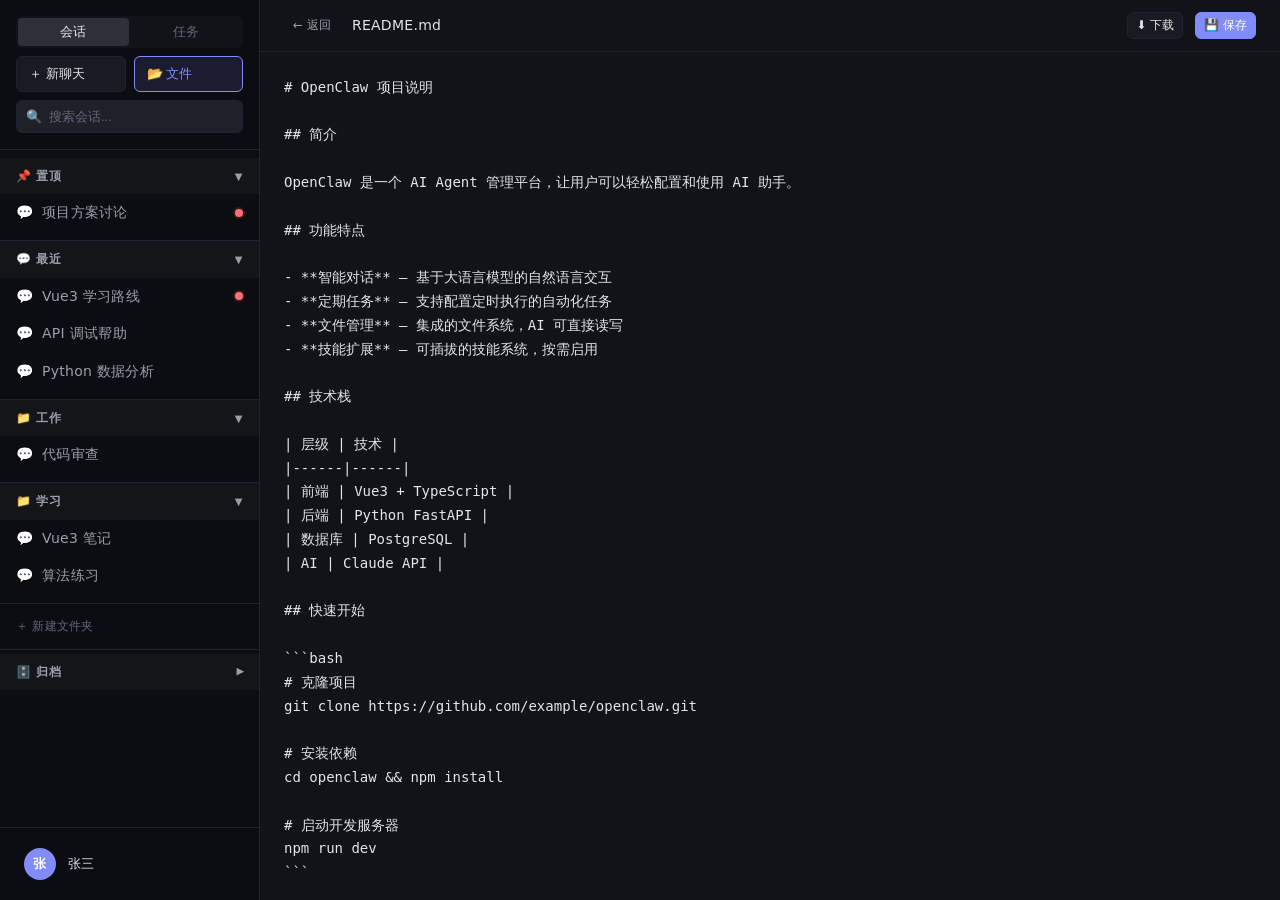
==== 学习/新前端方案/prototype/file-edit.html @ 30fb82e4 "feat: 添加本地设置文件，配置允许的 Bash 命令和 WebFetch 域名权限" ====
<!DOCTYPE html>
<html lang="zh-CN">
<head>
  <meta charset="UTF-8">
  <meta name="viewport" content="width=device-width, initial-scale=1.0">
  <title>OpenClaw - 文件编辑</title>
  <link rel="stylesheet" href="css/style.css">
</head>
<body>

<div class="app-layout">
  <!-- Sidebar -->
  <aside class="sidebar" id="sidebar">
    <div class="sidebar-toggle" onclick="toggleSidebar()" title="折叠侧边栏">◀</div>
    <div class="sidebar-header">
      <div class="sidebar-tabs">
        <button class="sidebar-tab active" data-tab="chats" onclick="switchSidebarTab('chats')">会话</button>
        <button class="sidebar-tab" data-tab="tasks" onclick="switchSidebarTab('tasks')">任务</button>
      </div>
      <div class="sidebar-actions">
        <div class="action-row" id="chatActions">
          <button class="sidebar-btn" onclick="location.href='chat.html'">＋ 新聊天</button>
          <button class="sidebar-btn active" onclick="location.href='files.html'">📂 文件</button>
        </div>
        <div class="action-row" id="taskActions" style="display:none">
          <button class="sidebar-btn" onclick="location.href='task-config.html'">＋ 新任务</button>
        </div>
      </div>
      <div class="sidebar-search">
        <span class="search-icon">🔍</span>
        <input type="text" placeholder="搜索会话...">
      </div>
    </div>
    <div class="sidebar-content">
      <div class="sidebar-tab-pane active" id="sidebar-chats">
        <div class="sidebar-section" id="section-pinned">
          <div class="sidebar-section-header"><span>📌 置顶</span><span class="chevron">▼</span></div>
          <div class="sidebar-section-items">
            <div class="sidebar-item" data-session="project" data-pinned="true" onclick="location.href='chat.html'">
              <span class="item-icon">💬</span><span class="item-text">项目方案讨论</span>
              <span class="item-badge indicator-dot indicator-dot-accent"></span>
              <div class="item-actions"><button class="item-action-btn" data-action="rename" title="重命名">✏️</button><button class="item-action-btn" data-action="delete" title="删除">🗑️</button></div>
            </div>
          </div>
        </div>
        <div class="sidebar-section" id="section-recent">
          <div class="sidebar-section-header"><span>💬 最近</span><span class="chevron">▼</span></div>
          <div class="sidebar-section-items">
            <div class="sidebar-item" data-session="vue3" onclick="location.href='chat.html'">
              <span class="item-icon">💬</span><span class="item-text">Vue3 学习路线</span>
              <span class="item-badge indicator-dot indicator-dot-accent"></span>
              <div class="item-actions"><button class="item-action-btn" data-action="rename" title="重命名">✏️</button><button class="item-action-btn" data-action="delete" title="删除">🗑️</button></div>
            </div>
            <div class="sidebar-item" data-session="debug" onclick="location.href='chat.html'">
              <span class="item-icon">💬</span><span class="item-text">API 调试帮助</span>
              <div class="item-actions"><button class="item-action-btn" data-action="rename" title="重命名">✏️</button><button class="item-action-btn" data-action="delete" title="删除">🗑️</button></div>
            </div>
            <div class="sidebar-item" data-session="python" onclick="location.href='chat.html'">
              <span class="item-icon">💬</span><span class="item-text">Python 数据分析</span>
              <div class="item-actions"><button class="item-action-btn" data-action="rename" title="重命名">✏️</button><button class="item-action-btn" data-action="delete" title="删除">🗑️</button></div>
            </div>
          </div>
        </div>
        <div class="sidebar-section" id="section-work">
          <div class="sidebar-section-header"><span>📁 工作</span><span class="chevron">▼</span></div>
          <div class="sidebar-section-items">
            <div class="sidebar-item" data-session="review" data-folder="work" onclick="location.href='chat.html'">
              <span class="item-icon">💬</span><span class="item-text">代码审查</span>
              <div class="item-actions"><button class="item-action-btn" data-action="rename" title="重命名">✏️</button><button class="item-action-btn" data-action="delete" title="删除">🗑️</button></div>
            </div>
          </div>
        </div>
        <div class="sidebar-section" id="section-learn">
          <div class="sidebar-section-header"><span>📁 学习</span><span class="chevron">▼</span></div>
          <div class="sidebar-section-items">
            <div class="sidebar-item" data-session="vue-note" data-folder="learn" onclick="location.href='chat.html'">
              <span class="item-icon">💬</span><span class="item-text">Vue3 笔记</span>
              <div class="item-actions"><button class="item-action-btn" data-action="rename" title="重命名">✏️</button><button class="item-action-btn" data-action="delete" title="删除">🗑️</button></div>
            </div>
            <div class="sidebar-item" data-session="algo" data-folder="learn" onclick="location.href='chat.html'">
              <span class="item-icon">💬</span><span class="item-text">算法练习</span>
              <div class="item-actions"><button class="item-action-btn" data-action="rename" title="重命名">✏️</button><button class="item-action-btn" data-action="delete" title="删除">🗑️</button></div>
            </div>
          </div>
        </div>
        <div class="add-folder-btn" onclick="createSidebarFolder()">＋ 新建文件夹</div>
        <div class="sidebar-section collapsed" id="section-archive">
          <div class="sidebar-section-header"><span>🗄️ 归档</span><span class="chevron">▼</span></div>
          <div class="sidebar-section-items">
            <div class="sidebar-item" data-session="old" data-archived="true" onclick="location.href='chat.html'">
              <span class="item-icon">💬</span><span class="item-text">旧项目讨论</span>
              <div class="item-actions"><button class="item-action-btn" data-action="rename" title="重命名">✏️</button><button class="item-action-btn" data-action="delete" title="删除">🗑️</button></div>
            </div>
          </div>
        </div>
      </div>
      <div class="sidebar-tab-pane" id="sidebar-tasks">
        <div class="sidebar-section">
          <div class="sidebar-section-header"><span>🔔 有更新</span><span class="chevron">▼</span></div>
          <div class="sidebar-section-items">
            <div class="sidebar-item" data-session="daily" onclick="location.href='task-history.html'">
              <span class="item-icon">⏰</span><span class="item-text">每日新闻摘要</span>
              <span class="item-badge indicator-dot indicator-dot-accent"></span>
              <div class="item-actions"><button class="item-action-btn" data-action="rename" title="重命名">✏️</button><button class="item-action-btn" data-action="delete" title="删除">🗑️</button></div>
            </div>
          </div>
        </div>
        <div class="sidebar-section">
          <div class="sidebar-section-header"><span>🟢 运行中</span><span class="chevron">▼</span></div>
          <div class="sidebar-section-items">
            <div class="sidebar-item" data-session="weekly" onclick="location.href='task-history.html'">
              <span class="item-icon">⏰</span><span class="item-text">周报整理</span>
              <span class="item-badge indicator-dot indicator-dot-pulse"></span>
              <div class="item-actions"><button class="item-action-btn" data-action="rename" title="重命名">✏️</button><button class="item-action-btn" data-action="delete" title="删除">🗑️</button></div>
            </div>
          </div>
        </div>
        <div class="sidebar-section">
          <div class="sidebar-section-header"><span>⏸ 已暂停</span><span class="chevron">▼</span></div>
          <div class="sidebar-section-items">
            <div class="sidebar-item" data-session="backup" onclick="location.href='task-history.html'">
              <span class="item-icon">⏰</span><span class="item-text">数据库备份</span>
              <div class="item-actions"><button class="item-action-btn" data-action="rename" title="重命名">✏️</button><button class="item-action-btn" data-action="delete" title="删除">🗑️</button></div>
            </div>
          </div>
        </div>
        <div class="sidebar-section collapsed">
          <div class="sidebar-section-header"><span>❌ 已取消</span><span class="chevron">▼</span></div>
          <div class="sidebar-section-items">
            <div class="sidebar-item" data-session="report" onclick="location.href='task-history.html'">
              <span class="item-icon">⏰</span><span class="item-text">月度报告生成</span>
              <div class="item-actions"><button class="item-action-btn" data-action="rename" title="重命名">✏️</button><button class="item-action-btn" data-action="delete" title="删除">🗑️</button></div>
            </div>
          </div>
        </div>
      </div>
    </div>
    <div class="sidebar-footer">
      <div class="user-area" onclick="showDropdown(this, [{icon:'⚙️',label:'设置',action:function(){location.href='settings.html'}},{divider:true},{icon:'🚪',label:'退出登录',danger:true,action:function(){location.href='login.html'}}])">
        <div class="user-avatar">张</div>
        <div class="user-info"><div class="user-name">张三</div></div>
      </div>
    </div>
  </aside>

  <div class="sidebar-overlay" onclick="closeMobileSidebar()"></div>

  <!-- Main content -->
  <main class="main-content">
    <div class="file-editor-topbar">
      <button class="btn btn-ghost btn-sm" onclick="location.href='files.html'">← 返回</button>
      <span class="file-name-display" id="fileName">README.md</span>
      <button class="btn btn-secondary btn-sm" onclick="downloadFile()">⬇️ 下载</button>
      <button class="btn btn-primary btn-sm" id="saveBtn" onclick="saveFile()">💾 保存</button>
    </div>

    <div class="file-editor-area">
      <textarea class="file-editor-textarea" id="editorTextarea" spellcheck="false">
# OpenClaw 项目说明

## 简介

OpenClaw 是一个 AI Agent 管理平台，让用户可以轻松配置和使用 AI 助手。

## 功能特点

- **智能对话** — 基于大语言模型的自然语言交互
- **定期任务** — 支持配置定时执行的自动化任务
- **文件管理** — 集成的文件系统，AI 可直接读写
- **技能扩展** — 可插拔的技能系统，按需启用

## 技术栈

| 层级 | 技术 |
|------|------|
| 前端 | Vue3 + TypeScript |
| 后端 | Python FastAPI |
| 数据库 | PostgreSQL |
| AI | Claude API |

## 快速开始

```bash
# 克隆项目
git clone https://github.com/example/openclaw.git

# 安装依赖
cd openclaw && npm install

# 启动开发服务器
npm run dev
```

## 贡献指南

1. Fork 本仓库
2. 创建功能分支 (`git checkout -b feature/amazing`)
3. 提交代码 (`git commit -m 'Add amazing feature'`)
4. 推送分支 (`git push origin feature/amazing`)
5. 创建 Pull Request

## 许可证

MIT License
</textarea>
    </div>
  </main>
</div>

<script src="js/interactions.js"></script>
<script>
  var textarea = document.getElementById('editorTextarea');
  var originalContent = textarea.value;

  // Get file name from URL params
  var params = new URLSearchParams(window.location.search);
  var fileName = params.get('file') || 'README.md';
  document.getElementById('fileName').textContent = fileName;
  document.title = 'OpenClaw - ' + fileName;

  function saveFile() {
    var btn = document.getElementById('saveBtn');
    btn.classList.add('loading');
    btn.disabled = true;

    setTimeout(function() {
      btn.classList.remove('loading');
      btn.disabled = false;
      originalContent = textarea.value;
      showToast('已保存 ' + fileName, 'success');
    }, 500);
  }

  function downloadFile() {
    var content = textarea.value;
    var blob = new Blob([content], { type: 'text/plain;charset=utf-8' });
    var url = URL.createObjectURL(blob);
    var a = document.createElement('a');
    a.href = url;
    a.download = fileName;
    document.body.appendChild(a);
    a.click();
    document.body.removeChild(a);
    URL.revokeObjectURL(url);
    showToast('下载已开始', 'info');
  }

  // Ctrl+S to save
  document.addEventListener('keydown', function(e) {
    if ((e.ctrlKey || e.metaKey) && e.key === 's') {
      e.preventDefault();
      saveFile();
    }
  });
</script>

</body>
</html>
---- 学习/新前端方案/prototype/css/style.css ----
/* ========== 1. Variables & Reset ========== */

:root {
  /*
   * Dark theme (default)
   * Inspired by GitHub (#0D1117), Tailwind Slate, shadcn/ui Zinc,
   * and Linear's approach — deep near-black base with subtle cool
   * undertone, clear elevation hierarchy, vibrant accent.
   *
   * Layer system (5 steps, ~4-5% lightness increment each):
   *   L0 sidebar  #0c0d12  (HSL 228, 16%, 6%)
   *   L1 primary  #111318  (HSL 222, 14%, 8%)
   *   L2 card     #191b22  (HSL 220, 12%, 12%)
   *   L3 input    #1f2128  (HSL 220, 11%, 14%)
   *   L4 hover    #262830  (HSL 220, 9%, 17%)
   *   L5 active   #2e3039  (HSL 222, 10%, 20%)
   */
  --bg-primary: #111318;
  --bg-sidebar: #0c0d12;
  --bg-card: #191b22;
  --bg-input: #1f2128;
  --bg-hover: #262830;
  --bg-active: #2e3039;
  --bg-code: #0a0b0f;
  --bg-tooltip: #333540;
  --bg-overlay: rgba(0, 0, 0, 0.6);
  --bg-sidebar-section: rgba(255, 255, 255, 0.03);
  --bg-sidebar-section-hover: rgba(255, 255, 255, 0.06);

  --text-primary: #e4e4e9;
  --text-secondary: #9c9dac;
  --text-muted: #63647a;
  --text-inverse: #111318;

  --accent: #818cf8;
  --accent-hover: #6e79f7;
  --accent-light: rgba(129, 140, 248, 0.12);

  --success: #34d399;
  --error: #f87171;
  --warning: #fbbf24;
  --info: #60a5fa;

  --border: #1f2230;
  --border-light: #2c2f40;
  --border-focus: #818cf8;

  --radius-sm: 4px;
  --radius-md: 6px;
  --radius-lg: 8px;
  --radius-xl: 12px;
  --radius-full: 9999px;

  --spacing-xs: 4px;
  --spacing-sm: 8px;
  --spacing-md: 12px;
  --spacing-lg: 16px;
  --spacing-xl: 24px;
  --spacing-2xl: 32px;
  --spacing-3xl: 48px;

  /*
   * Font stack:
   *   1. system-ui / -apple-system — 使用系统原生 UI 字体
   *   2. Segoe UI — Windows 11/10
   *   3. PingFang SC — macOS/iOS 苹方
   *   4. HarmonyOS Sans SC — HarmonyOS 鸿蒙
   *   5. Hiragino Sans GB — macOS 冬青黑 (兼容旧版)
   *   6. Microsoft YaHei — Windows 微软雅黑
   *   7. sans-serif fallback + emoji
   */
  --font-sans: system-ui, -apple-system, BlinkMacSystemFont, 'Segoe UI',
    'PingFang SC', 'HarmonyOS Sans SC', 'Hiragino Sans GB',
    'Microsoft YaHei', 'Helvetica Neue', Helvetica, Arial, sans-serif,
    'Apple Color Emoji', 'Segoe UI Emoji', 'Noto Color Emoji';
  --font-mono: ui-monospace, 'SFMono-Regular', 'JetBrains Mono', 'Fira Code',
    'Cascadia Code', 'Source Code Pro', Menlo, Consolas, monospace;

  /*
   * Font size scale (Ant Design 式五音阶):
   *   xs   12px — 辅助说明、时间戳、badge
   *   sm   13px — 侧边栏、表单标签、次要信息
   *   base 14px — 正文基准 (Ant Design 标准)
   *   md   16px — 小标题、强调段落
   *   lg   18px — 页面标题
   *   xl   24px — 大标题
   *   2xl  30px — 登录/展示标题
   */
  --font-size-xs: 12px;
  --font-size-sm: 13px;
  --font-size-base: 14px;
  --font-size-md: 16px;
  --font-size-lg: 18px;
  --font-size-xl: 24px;
  --font-size-2xl: 30px;

  --transition-fast: 150ms ease;
  --transition-normal: 200ms ease;
  --transition-slow: 300ms ease;

  --sidebar-width: 260px;
  --sidebar-collapsed: 0px;
  --topbar-height: 52px;

  --shadow-sm: 0 1px 2px rgba(0,0,0,0.4);
  --shadow-md: 0 4px 16px rgba(0,0,0,0.5);
  --shadow-lg: 0 10px 30px rgba(0,0,0,0.55);
  --shadow-xl: 0 16px 48px rgba(0,0,0,0.65);
}

/* Light theme */
[data-theme="light"] {
  --bg-primary: #f8f9fb;
  --bg-sidebar: #ffffff;
  --bg-card: #ffffff;
  --bg-input: #f1f2f6;
  --bg-hover: #edeef3;
  --bg-active: #e3e4ec;
  --bg-code: #1a1d2e;
  --bg-tooltip: #363848;
  --bg-overlay: rgba(0, 0, 0, 0.35);
  --bg-sidebar-section: rgba(0, 0, 0, 0.025);
  --bg-sidebar-section-hover: rgba(0, 0, 0, 0.05);

  --text-primary: #1a1b26;
  --text-secondary: #4b4d63;
  --text-muted: #8a8ca4;
  --text-inverse: #f8f9fb;

  --accent: #6366f1;
  --accent-hover: #5558e6;
  --accent-light: rgba(99, 102, 241, 0.1);

  --border: #e2e3ec;
  --border-light: #d0d1de;
  --border-focus: #6366f1;

  --shadow-sm: 0 1px 2px rgba(0,0,0,0.05);
  --shadow-md: 0 4px 12px rgba(0,0,0,0.07);
  --shadow-lg: 0 8px 24px rgba(0,0,0,0.1);
  --shadow-xl: 0 12px 40px rgba(0,0,0,0.14);
}

/* Reset */
*, *::before, *::after {
  margin: 0;
  padding: 0;
  box-sizing: border-box;
}

html {
  font-size: var(--font-size-base);
  -webkit-font-smoothing: antialiased;
  -moz-osx-font-smoothing: grayscale;
  text-rendering: optimizeLegibility;
  /* 中文字体渲染优化 */
  font-feature-settings: 'kern' 1;
  text-size-adjust: 100%;
}

body {
  font-family: var(--font-sans);
  font-size: var(--font-size-base);
  color: var(--text-primary);
  background: var(--bg-primary);
  /*
   * 中文正文行高建议 1.6-1.8 (Ant Design 14px → 22px = 1.57)
   * 我们选 1.7 以获得更好的中文段落可读性
   */
  line-height: 1.7;
  /*
   * 中文字间距：0.02em 左右可微调呼吸感
   * 但不宜过大 (>0.05em 会让中文显得松散)
   */
  letter-spacing: 0.02em;
  min-height: 100vh;
  transition: background var(--transition-normal), color var(--transition-normal);
}

a {
  color: var(--accent);
  text-decoration: none;
  transition: color var(--transition-fast);
}
a:hover {
  color: var(--accent-hover);
  text-decoration: underline;
}

img { max-width: 100%; display: block; }

/* ========== 2. Typography ========== */

h1, h2, h3, h4, h5, h6 {
  color: var(--text-primary);
  font-weight: 500;
  line-height: 1.4;
  letter-spacing: 0.01em;
}

h1 { font-size: var(--font-size-2xl); font-weight: 600; }
h2 { font-size: var(--font-size-xl); font-weight: 600; }
h3 { font-size: var(--font-size-lg); }
h4 { font-size: var(--font-size-md); }

/* ========== 3. Layout (sidebar + main) ========== */

.app-layout {
  display: flex;
  height: 100vh;
  overflow: hidden;
}

/* Sidebar */
.sidebar {
  width: var(--sidebar-width);
  min-width: var(--sidebar-width);
  background: var(--bg-sidebar);
  border-right: 1px solid var(--border);
  display: flex;
  flex-direction: column;
  transition: width var(--transition-normal), min-width var(--transition-normal);
  overflow: hidden;
  position: relative;
  z-index: 20;
}

.sidebar.collapsed {
  width: var(--sidebar-collapsed);
  min-width: var(--sidebar-collapsed);
}

.sidebar-header {
  padding: var(--spacing-lg);
  border-bottom: 1px solid var(--border);
  flex-shrink: 0;
}

.sidebar-actions {
  display: flex;
  flex-direction: column;
  gap: var(--spacing-sm);
}

.sidebar-actions .action-row {
  display: flex;
  gap: var(--spacing-sm);
}

.sidebar-btn {
  display: flex;
  align-items: center;
  gap: var(--spacing-sm);
  padding: var(--spacing-sm) var(--spacing-md);
  background: var(--bg-card);
  border: 1px solid var(--border);
  border-radius: var(--radius-md);
  color: var(--text-primary);
  font-size: var(--font-size-sm);
  cursor: pointer;
  transition: all var(--transition-fast);
  flex: 1;
  white-space: nowrap;
}
.sidebar-btn:hover {
  background: var(--bg-hover);
  border-color: var(--border-light);
}
.sidebar-btn.active {
  background: var(--accent-light);
  border-color: var(--accent);
  color: var(--accent);
}

/* Sidebar tabs (会话 / 任务) */
.sidebar-tabs {
  display: flex;
  gap: 2px;
  background: var(--bg-primary);
  border-radius: var(--radius-md);
  padding: 2px;
  margin-bottom: var(--spacing-sm);
}
.sidebar-tab {
  flex: 1;
  padding: 5px 0;
  font-size: var(--font-size-sm);
  color: var(--text-muted);
  background: none;
  border: none;
  cursor: pointer;
  border-radius: var(--radius-sm);
  transition: all var(--transition-fast);
  text-align: center;
  font-weight: 500;
}
.sidebar-tab:hover {
  color: var(--text-secondary);
}
.sidebar-tab.active {
  background: var(--bg-active);
  color: var(--text-primary);
}
.sidebar-tab-pane {
  display: none;
}
.sidebar-tab-pane.active {
  display: block;
}

.sidebar-search {
  margin-top: var(--spacing-sm);
  position: relative;
}

.sidebar-search input {
  width: 100%;
  padding: var(--spacing-sm) var(--spacing-md);
  padding-left: 32px;
  background: var(--bg-input);
  border: 1px solid var(--border);
  border-radius: var(--radius-md);
  color: var(--text-primary);
  font-size: var(--font-size-sm);
  outline: none;
  transition: border-color var(--transition-fast);
}
.sidebar-search input:focus {
  border-color: var(--border-focus);
}
.sidebar-search input::placeholder {
  color: var(--text-muted);
}
.sidebar-search .search-icon {
  position: absolute;
  left: 10px;
  top: 50%;
  transform: translateY(-50%);
  color: var(--text-muted);
  font-size: 13px;
  pointer-events: none;
}

/* Sidebar content (scrollable area) */
.sidebar-content {
  flex: 1;
  overflow-y: auto;
  padding: var(--spacing-sm) 0;
}

.sidebar-content::-webkit-scrollbar {
  width: 4px;
}
.sidebar-content::-webkit-scrollbar-track {
  background: transparent;
}
.sidebar-content::-webkit-scrollbar-thumb {
  background: var(--border);
  border-radius: 2px;
}

/* Sidebar sections */
.sidebar-section {
  margin-bottom: 0;
  border-bottom: 1px solid var(--border);
  padding-bottom: var(--spacing-sm);
}
.sidebar-section:last-child {
  border-bottom: none;
}

.sidebar-section-header {
  display: flex;
  align-items: center;
  justify-content: space-between;
  padding: var(--spacing-sm) var(--spacing-lg);
  color: var(--text-secondary);
  font-size: var(--font-size-xs);
  font-weight: 600;
  text-transform: uppercase;
  letter-spacing: 0.5px;
  cursor: pointer;
  user-select: none;
  transition: color var(--transition-fast), background var(--transition-fast);
  background: var(--bg-sidebar-section);
}
.sidebar-section-header:hover {
  color: var(--text-primary);
  background: var(--bg-sidebar-section-hover);
}
.sidebar-section-header .chevron {
  transition: transform var(--transition-fast);
  font-size: 10px;
}
.sidebar-section.collapsed .chevron {
  transform: rotate(-90deg);
}
.sidebar-section.collapsed .sidebar-section-items {
  display: none;
}

/* Sidebar items */
.sidebar-item {
  display: flex;
  align-items: center;
  gap: var(--spacing-sm);
  padding: 7px var(--spacing-lg);
  color: var(--text-secondary);
  font-size: var(--font-size-base);
  cursor: pointer;
  transition: all var(--transition-fast);
  position: relative;
  white-space: nowrap;
  overflow: hidden;
  text-overflow: ellipsis;
}
.sidebar-item:hover {
  background: var(--bg-hover);
  color: var(--text-primary);
}
.sidebar-item.active {
  background: var(--accent-light);
  color: var(--accent);
}
.sidebar-item .item-icon {
  flex-shrink: 0;
  width: 18px;
  text-align: center;
}
.sidebar-item .item-text {
  flex: 1;
  overflow: hidden;
  text-overflow: ellipsis;
}
.sidebar-item .item-badge {
  flex-shrink: 0;
  font-size: 11px;
}

/* -- Sidebar indicator dots -- */
.indicator-dot {
  width: 8px;
  height: 8px;
  border-radius: 50%;
  flex-shrink: 0;
  position: relative;
}
.indicator-dot-accent {
  background: var(--error);
  box-shadow: 0 0 0 2px rgba(239, 68, 68, 0.2);
}
.indicator-dot-success {
  background: var(--success);
}
.indicator-dot-pulse {
  background: var(--success);
}
.indicator-dot-pulse::before {
  content: '';
  position: absolute;
  top: 50%;
  left: 50%;
  width: 100%;
  height: 100%;
  border-radius: 50%;
  background: var(--success);
  transform: translate(-50%, -50%) scale(1);
  animation: indicator-pulse 2s ease-out infinite;
}
@keyframes indicator-pulse {
  0% {
    transform: translate(-50%, -50%) scale(1);
    opacity: 0.6;
  }
  100% {
    transform: translate(-50%, -50%) scale(2.8);
    opacity: 0;
  }
}
.sidebar-item .item-actions {
  display: none;
  gap: var(--spacing-xs);
  flex-shrink: 0;
}
.sidebar-item:hover .item-actions {
  display: flex;
}
.sidebar-item:hover .item-badge {
  display: none;
}
.sidebar-item .item-action-btn {
  background: none;
  border: none;
  color: var(--text-muted);
  cursor: pointer;
  padding: 2px 4px;
  border-radius: var(--radius-sm);
  font-size: 12px;
  transition: all var(--transition-fast);
}
.sidebar-item .item-action-btn:hover {
  color: var(--text-primary);
  background: var(--bg-active);
}

/* Sidebar rename input */
.sidebar-item .rename-input {
  background: var(--bg-input);
  border: 1px solid var(--accent);
  border-radius: var(--radius-sm);
  color: var(--text-primary);
  font-size: var(--font-size-sm);
  padding: 2px 6px;
  outline: none;
  width: 100%;
}

/* Add folder button */
.add-folder-btn {
  display: flex;
  align-items: center;
  gap: var(--spacing-sm);
  padding: var(--spacing-sm) var(--spacing-lg);
  margin: var(--spacing-xs) 0;
  color: var(--text-muted);
  font-size: var(--font-size-xs);
  cursor: pointer;
  transition: color var(--transition-fast);
  border-bottom: 1px solid var(--border);
  padding-bottom: var(--spacing-md);
}
.add-folder-btn:hover {
  color: var(--text-secondary);
}

/* Folder name inline input */
.folder-name-input {
  background: var(--bg-primary);
  border: 1px solid var(--accent);
  border-radius: var(--radius-sm);
  color: var(--text-primary);
  font-size: var(--font-size-sm);
  padding: 2px 6px;
  outline: none;
  width: 120px;
  font-family: inherit;
}
.folder-name-input::placeholder {
  color: var(--text-muted);
}

/* Sidebar footer / user area */
.sidebar-footer {
  border-top: 1px solid var(--border);
  padding: var(--spacing-md) var(--spacing-lg);
  flex-shrink: 0;
}

.user-area {
  display: flex;
  align-items: center;
  gap: var(--spacing-md);
  cursor: pointer;
  padding: var(--spacing-sm);
  border-radius: var(--radius-md);
  transition: background var(--transition-fast);
  position: relative;
}
.user-area:hover {
  background: var(--bg-hover);
}

.user-avatar {
  width: 32px;
  height: 32px;
  border-radius: var(--radius-full);
  background: var(--accent);
  display: flex;
  align-items: center;
  justify-content: center;
  color: white;
  font-size: var(--font-size-sm);
  font-weight: 600;
  flex-shrink: 0;
}

.user-info {
  flex: 1;
  overflow: hidden;
}
.user-name {
  font-size: var(--font-size-sm);
  font-weight: 500;
  color: var(--text-primary);
  white-space: nowrap;
  overflow: hidden;
  text-overflow: ellipsis;
}

/* Sidebar collapse button */
.sidebar-toggle {
  position: absolute;
  right: -12px;
  top: 50%;
  transform: translateY(-50%);
  width: 24px;
  height: 24px;
  background: var(--bg-card);
  border: 1px solid var(--border);
  border-radius: var(--radius-full);
  display: flex;
  align-items: center;
  justify-content: center;
  cursor: pointer;
  color: var(--text-muted);
  font-size: 12px;
  z-index: 30;
  transition: all var(--transition-fast);
  opacity: 0;
}
.sidebar:hover .sidebar-toggle,
.sidebar-toggle:hover {
  opacity: 1;
}
.sidebar-toggle:hover {
  color: var(--text-primary);
  background: var(--bg-hover);
}

/* Main content area */
.main-content {
  flex: 1;
  display: flex;
  flex-direction: column;
  min-width: 0;
  position: relative;
  transition: margin-left var(--transition-normal);
}

/* Right panel */
.right-panel {
  width: 0;
  min-width: 0;
  background: var(--bg-sidebar);
  border-left: 1px solid var(--border);
  overflow: hidden;
  transition: width var(--transition-slow), min-width var(--transition-slow);
  display: flex;
  flex-direction: column;
  position: relative;
}
.right-panel.open {
  width: 380px;
  min-width: 380px;
}

.right-panel-header {
  display: flex;
  align-items: center;
  justify-content: space-between;
  padding: var(--spacing-lg);
  border-bottom: 1px solid var(--border);
  flex-shrink: 0;
}
.right-panel-header h3 {
  font-size: var(--font-size-md);
  white-space: nowrap;
}
.right-panel-close {
  background: none;
  border: none;
  color: var(--text-muted);
  cursor: pointer;
  font-size: 18px;
  padding: 4px;
  border-radius: var(--radius-sm);
  transition: all var(--transition-fast);
}
.right-panel-close:hover {
  color: var(--text-primary);
  background: var(--bg-hover);
}

.right-panel-content {
  flex: 1;
  overflow-y: auto;
  padding: var(--spacing-lg);
}

/* Panel resize handle */
.panel-resize-handle {
  position: absolute;
  left: 0;
  top: 0;
  bottom: 0;
  width: 4px;
  cursor: col-resize;
  z-index: 10;
  transition: background var(--transition-fast);
}
.panel-resize-handle:hover,
.panel-resize-handle.dragging {
  background: var(--accent);
}

/* Top bar */
.topbar {
  display: flex;
  align-items: center;
  justify-content: space-between;
  padding: var(--spacing-md) var(--spacing-xl);
  border-bottom: 1px solid var(--border);
  height: var(--topbar-height);
  flex-shrink: 0;
  background: var(--bg-primary);
}
.topbar-title {
  font-size: var(--font-size-md);
  font-weight: 500;
  display: flex;
  align-items: center;
  gap: var(--spacing-sm);
}
.topbar-actions {
  display: flex;
  align-items: center;
  gap: var(--spacing-sm);
}

/* Hamburger button: hidden by default, visible when sidebar is collapsed or on mobile */
.hamburger-btn {
  display: none;
  background: none;
  border: none;
  color: var(--text-primary);
  font-size: 20px;
  cursor: pointer;
  padding: var(--spacing-sm);
}
.sidebar.collapsed ~ .main-content .hamburger-btn {
  display: flex;
}

/* ========== 4. Components ========== */

/* -- Buttons -- */
.btn {
  display: inline-flex;
  align-items: center;
  justify-content: center;
  gap: var(--spacing-sm);
  padding: var(--spacing-sm) var(--spacing-lg);
  border: 1px solid transparent;
  border-radius: var(--radius-md);
  font-size: var(--font-size-sm);
  font-weight: 500;
  cursor: pointer;
  transition: all var(--transition-fast);
  white-space: nowrap;
  line-height: 1.4;
  font-family: var(--font-sans);
}

.btn-primary {
  background: var(--accent);
  color: white;
  border-color: var(--accent);
}
.btn-primary:hover {
  background: var(--accent-hover);
  border-color: var(--accent-hover);
}
.btn-primary:disabled, .btn-primary.disabled {
  opacity: 0.5;
  cursor: not-allowed;
}

.btn-secondary {
  background: var(--bg-card);
  color: var(--text-primary);
  border-color: var(--border);
}
.btn-secondary:hover {
  background: var(--bg-hover);
  border-color: var(--border-light);
}

.btn-danger {
  background: var(--error);
  color: white;
  border-color: var(--error);
}
.btn-danger:hover {
  background: #dc2626;
  border-color: #dc2626;
}

.btn-ghost {
  background: transparent;
  color: var(--text-secondary);
  border-color: transparent;
}
.btn-ghost:hover {
  background: var(--bg-hover);
  color: var(--text-primary);
}

.btn-sm {
  padding: var(--spacing-xs) var(--spacing-sm);
  font-size: var(--font-size-xs);
}

.btn-lg {
  padding: var(--spacing-md) var(--spacing-xl);
  font-size: var(--font-size-md);
}

.btn-block {
  width: 100%;
}

/* Loading state */
.btn.loading {
  pointer-events: none;
  position: relative;
  color: transparent !important;
}
.btn.loading::after {
  content: '';
  position: absolute;
  width: 16px;
  height: 16px;
  border: 2px solid rgba(255,255,255,0.3);
  border-top-color: white;
  border-radius: 50%;
  animation: spin 0.6s linear infinite;
}

@keyframes spin {
  to { transform: rotate(360deg); }
}

/* Icon button */
.icon-btn {
  background: none;
  border: none;
  color: var(--text-muted);
  cursor: pointer;
  padding: var(--spacing-sm);
  border-radius: var(--radius-md);
  font-size: 16px;
  display: inline-flex;
  align-items: center;
  justify-content: center;
  transition: all var(--transition-fast);
}
.icon-btn:hover {
  color: var(--text-primary);
  background: var(--bg-hover);
}
.icon-btn.active {
  color: var(--accent);
  background: var(--accent-light);
}

/* -- Inputs -- */
.form-group {
  margin-bottom: var(--spacing-lg);
}
.form-label {
  display: block;
  font-size: var(--font-size-sm);
  font-weight: 500;
  color: var(--text-secondary);
  margin-bottom: var(--spacing-xs);
}
.form-input,
.form-textarea,
.form-select {
  width: 100%;
  padding: var(--spacing-sm) var(--spacing-md);
  background: var(--bg-input);
  border: 1px solid var(--border);
  border-radius: var(--radius-sm);
  color: var(--text-primary);
  font-size: var(--font-size-base);
  font-family: var(--font-sans);
  outline: none;
  transition: border-color var(--transition-fast), box-shadow var(--transition-fast);
}
.form-input:focus,
.form-textarea:focus,
.form-select:focus {
  border-color: var(--border-focus);
  box-shadow: 0 0 0 3px var(--accent-light);
}
.form-input::placeholder,
.form-textarea::placeholder {
  color: var(--text-muted);
}
.form-input.error,
.form-textarea.error {
  border-color: var(--error);
  box-shadow: 0 0 0 3px rgba(239, 68, 68, 0.15);
}
.form-error {
  font-size: var(--font-size-xs);
  color: var(--error);
  margin-top: var(--spacing-xs);
  display: none;
}
.form-error.visible {
  display: block;
}

.form-textarea {
  resize: vertical;
  min-height: 80px;
}

.form-select {
  appearance: none;
  background-image: url("data:image/svg+xml,%3Csvg xmlns='http://www.w3.org/2000/svg' width='12' height='12' fill='%2394a3b8' viewBox='0 0 16 16'%3E%3Cpath d='M8 11L3 6h10l-5 5z'/%3E%3C/svg%3E");
  background-repeat: no-repeat;
  background-position: right 12px center;
  padding-right: 36px;
  cursor: pointer;
}

/* -- Card -- */
.card {
  background: var(--bg-card);
  border: 1px solid var(--border);
  border-radius: var(--radius-lg);
  padding: var(--spacing-xl);
  transition: background var(--transition-normal), border-color var(--transition-normal);
}
.card-header {
  display: flex;
  align-items: center;
  justify-content: space-between;
  margin-bottom: var(--spacing-lg);
}
.card-title {
  font-size: var(--font-size-md);
  font-weight: 600;
}

/* -- Toast -- */
.toast-container {
  position: fixed;
  top: 20px;
  left: 50%;
  transform: translateX(-50%);
  z-index: 10000;
  display: flex;
  flex-direction: column;
  gap: var(--spacing-sm);
  pointer-events: none;
}

.toast {
  padding: var(--spacing-md) var(--spacing-xl);
  border-radius: var(--radius-lg);
  font-size: var(--font-size-sm);
  font-weight: 500;
  color: white;
  pointer-events: auto;
  animation: toastIn 0.3s ease forwards;
  box-shadow: var(--shadow-lg);
  display: flex;
  align-items: center;
  gap: var(--spacing-sm);
  white-space: nowrap;
}
.toast.success { background: var(--success); }
.toast.error { background: var(--error); }
.toast.info { background: var(--info); }

.toast.hiding {
  animation: toastOut 0.3s ease forwards;
}

@keyframes toastIn {
  from { opacity: 0; transform: translateY(-20px); }
  to { opacity: 1; transform: translateY(0); }
}
@keyframes toastOut {
  from { opacity: 1; transform: translateY(0); }
  to { opacity: 0; transform: translateY(-20px); }
}

/* -- Modal -- */
.modal-overlay {
  position: fixed;
  inset: 0;
  background: var(--bg-overlay);
  display: flex;
  align-items: center;
  justify-content: center;
  z-index: 9000;
  animation: fadeIn 0.2s ease;
}

.modal-card {
  background: var(--bg-card);
  border: 1px solid var(--border);
  border-radius: var(--radius-xl);
  padding: var(--spacing-xl);
  min-width: 360px;
  max-width: 480px;
  width: 90%;
  box-shadow: var(--shadow-xl);
  animation: modalIn 0.2s ease;
}

.modal-title {
  font-size: var(--font-size-lg);
  font-weight: 600;
  margin-bottom: var(--spacing-md);
}
.modal-message {
  color: var(--text-secondary);
  margin-bottom: var(--spacing-xl);
  line-height: 1.5;
}
.modal-actions {
  display: flex;
  justify-content: flex-end;
  gap: var(--spacing-sm);
}
.modal-actions.folder-delete-actions {
  flex-wrap: wrap;
  gap: var(--spacing-md);
}
.modal-message strong {
  color: var(--text-primary);
}

@keyframes fadeIn {
  from { opacity: 0; }
  to { opacity: 1; }
}
@keyframes modalIn {
  from { opacity: 0; transform: scale(0.95); }
  to { opacity: 1; transform: scale(1); }
}

/* -- Dropdown / Context Menu -- */
.dropdown-menu {
  position: fixed;
  background: var(--bg-card);
  border: 1px solid var(--border);
  border-radius: var(--radius-lg);
  padding: var(--spacing-xs) 0;
  min-width: 160px;
  box-shadow: var(--shadow-lg);
  z-index: 8000;
  animation: dropdownIn 0.15s ease;
}

.dropdown-item {
  display: flex;
  align-items: center;
  gap: var(--spacing-sm);
  padding: var(--spacing-sm) var(--spacing-lg);
  color: var(--text-primary);
  font-size: var(--font-size-sm);
  cursor: pointer;
  transition: background var(--transition-fast);
  white-space: nowrap;
}
.dropdown-item:hover {
  background: var(--bg-hover);
}
.dropdown-item.danger {
  color: var(--error);
}
.dropdown-item.danger:hover {
  background: rgba(239, 68, 68, 0.1);
}

.dropdown-divider {
  height: 1px;
  background: var(--border);
  margin: var(--spacing-xs) 0;
}

.dropdown-item.has-submenu {
  position: relative;
}
.submenu-arrow {
  margin-left: auto;
  font-size: 10px;
  color: var(--text-muted);
}
.dropdown-submenu {
  display: none;
  position: absolute;
  left: 100%;
  top: -4px;
  background: var(--bg-card);
  border: 1px solid var(--border);
  border-radius: var(--radius-lg);
  padding: var(--spacing-xs) 0;
  min-width: 140px;
  box-shadow: var(--shadow-lg);
  z-index: 8001;
}
.dropdown-item.has-submenu:hover > .dropdown-submenu {
  display: block;
  animation: dropdownIn 0.12s ease;
}

@keyframes dropdownIn {
  from { opacity: 0; transform: translateY(-4px); }
  to { opacity: 1; transform: translateY(0); }
}

/* -- Toggle Switch -- */
.toggle {
  position: relative;
  width: 40px;
  height: 22px;
  flex-shrink: 0;
  cursor: pointer;
}
.toggle input {
  opacity: 0;
  width: 0;
  height: 0;
  position: absolute;
}
.toggle-slider {
  position: absolute;
  inset: 0;
  background: var(--border-light);
  border-radius: 11px;
  transition: background var(--transition-normal);
}
.toggle-slider::before {
  content: '';
  position: absolute;
  width: 16px;
  height: 16px;
  left: 3px;
  top: 3px;
  background: white;
  border-radius: 50%;
  transition: transform var(--transition-normal);
}
.toggle input:checked + .toggle-slider {
  background: var(--accent);
}
.toggle input:checked + .toggle-slider::before {
  transform: translateX(18px);
}

/* -- Tab bar -- */
.tab-bar {
  display: flex;
  border-bottom: 1px solid var(--border);
  position: relative;
  gap: 0;
}
.tab-btn {
  padding: var(--spacing-md) var(--spacing-xl);
  background: none;
  border: none;
  color: var(--text-secondary);
  font-size: var(--font-size-sm);
  font-weight: 500;
  cursor: pointer;
  position: relative;
  transition: color var(--transition-fast);
  font-family: var(--font-sans);
}
.tab-btn:hover {
  color: var(--text-primary);
}
.tab-btn.active {
  color: var(--accent);
}
.tab-indicator {
  position: absolute;
  bottom: -1px;
  height: 2px;
  background: var(--accent);
  transition: left var(--transition-slow), width var(--transition-slow);
  border-radius: 1px;
}

.tab-content {
  display: none;
}
.tab-content.active {
  display: block;
}

/* -- Avatar -- */
.avatar {
  width: 36px;
  height: 36px;
  border-radius: var(--radius-full);
  display: flex;
  align-items: center;
  justify-content: center;
  font-weight: 600;
  font-size: var(--font-size-sm);
  flex-shrink: 0;
  overflow: hidden;
}
.avatar-user {
  background: var(--accent);
  color: white;
}
.avatar-ai {
  background: var(--accent);
  color: white;
}
.avatar-lg {
  width: 64px;
  height: 64px;
  font-size: var(--font-size-xl);
}

/* -- Progress bar -- */
.progress-bar {
  width: 100%;
  height: 6px;
  background: var(--bg-input);
  border-radius: 3px;
  overflow: hidden;
}
.progress-fill {
  height: 100%;
  background: var(--accent);
  border-radius: 3px;
  transition: width var(--transition-slow);
}

/* -- Badge -- */
.badge {
  display: inline-flex;
  align-items: center;
  padding: 2px 8px;
  border-radius: var(--radius-full);
  font-size: var(--font-size-xs);
  font-weight: 500;
}
.badge-success {
  background: rgba(34, 197, 94, 0.15);
  color: var(--success);
}
.badge-error {
  background: rgba(239, 68, 68, 0.15);
  color: var(--error);
}
.badge-warning {
  background: rgba(234, 179, 8, 0.15);
  color: var(--warning);
}
.badge-info {
  background: rgba(59, 130, 246, 0.15);
  color: var(--info);
}
.badge-muted {
  background: var(--bg-hover);
  color: var(--text-muted);
}
.badge-accent {
  background: var(--accent-light);
  color: var(--accent);
}

/* ========== 5. Auth Pages (login, register) ========== */

.auth-page {
  min-height: 100vh;
  display: flex;
  align-items: center;
  justify-content: center;
  background: var(--bg-primary);
  padding: var(--spacing-xl);
}

.auth-card {
  background: var(--bg-card);
  border: 1px solid var(--border);
  border-radius: var(--radius-xl);
  padding: var(--spacing-3xl);
  width: 100%;
  max-width: 400px;
  box-shadow: var(--shadow-lg);
}

.auth-logo {
  text-align: center;
  margin-bottom: var(--spacing-2xl);
}
.auth-logo .logo-icon {
  width: 56px;
  height: 56px;
  background: var(--accent);
  border-radius: var(--radius-xl);
  display: flex;
  align-items: center;
  justify-content: center;
  margin: 0 auto var(--spacing-md);
  font-size: 28px;
}
.auth-logo h1 {
  font-size: var(--font-size-xl);
  margin-bottom: var(--spacing-xs);
}
.auth-logo p {
  color: var(--text-secondary);
  font-size: var(--font-size-sm);
}

.auth-form .form-group {
  margin-bottom: var(--spacing-lg);
}
.auth-form .form-input {
  padding: var(--spacing-md);
}

.auth-error {
  background: rgba(239, 68, 68, 0.1);
  border: 1px solid rgba(239, 68, 68, 0.3);
  border-radius: var(--radius-md);
  padding: var(--spacing-md);
  color: var(--error);
  font-size: var(--font-size-sm);
  margin-bottom: var(--spacing-lg);
  display: none;
}
.auth-error.visible {
  display: block;
}

.auth-footer {
  text-align: center;
  margin-top: var(--spacing-xl);
  color: var(--text-secondary);
  font-size: var(--font-size-sm);
}

/* ========== 6. Chat Page ========== */

/* -- Messages area -- */
.messages-area {
  flex: 1;
  overflow-y: auto;
  padding: var(--spacing-xl);
  display: flex;
  flex-direction: column;
  gap: var(--spacing-xl);
}

.messages-area::-webkit-scrollbar {
  width: 6px;
}
.messages-area::-webkit-scrollbar-track {
  background: transparent;
}
.messages-area::-webkit-scrollbar-thumb {
  background: var(--border);
  border-radius: 3px;
}

/* Message */
.message {
  display: flex;
  gap: var(--spacing-md);
  max-width: 85%;
  position: relative;
  group: message;
}
.message-user {
  align-self: flex-end;
  flex-direction: row-reverse;
}
.message-ai {
  align-self: flex-start;
}

.message-content {
  padding: var(--spacing-md) var(--spacing-lg);
  border-radius: var(--radius-lg);
  line-height: 1.6;
  position: relative;
}

.message-user .message-content {
  background: var(--accent);
  color: white;
  border-bottom-right-radius: var(--radius-sm);
}

.message-ai .message-content {
  background: var(--bg-card);
  border: 1px solid var(--border);
  border-bottom-left-radius: var(--radius-sm);
}

/* Copy button on hover */
.message-copy-btn {
  position: absolute;
  top: var(--spacing-sm);
  right: var(--spacing-sm);
  background: var(--bg-card);
  border: 1px solid var(--border);
  border-radius: var(--radius-sm);
  color: var(--text-muted);
  padding: 4px 8px;
  font-size: 11px;
  cursor: pointer;
  opacity: 0;
  transition: opacity var(--transition-fast);
  z-index: 2;
}
.message:hover .message-copy-btn {
  opacity: 1;
}
.message-copy-btn:hover {
  color: var(--text-primary);
  background: var(--bg-hover);
}

/* Tool aggregate card */
.tool-card {
  background: var(--bg-card);
  border: 1px solid var(--border);
  border-radius: var(--radius-lg);
  padding: var(--spacing-md) var(--spacing-lg);
  display: flex;
  align-items: center;
  gap: var(--spacing-md);
  cursor: pointer;
  transition: all var(--transition-fast);
  max-width: 400px;
}
.tool-card:hover {
  border-color: var(--accent);
  background: var(--accent-light);
}
.tool-card-icon {
  font-size: 16px;
  flex-shrink: 0;
}
.tool-card-text {
  flex: 1;
  font-size: var(--font-size-sm);
  color: var(--text-secondary);
}
.tool-card-action {
  font-size: var(--font-size-xs);
  color: var(--accent);
  font-weight: 500;
  white-space: nowrap;
}

/* Thinking indicator */
.thinking-indicator {
  display: flex;
  align-items: center;
  gap: 6px;
  padding: var(--spacing-md) var(--spacing-lg);
}
.thinking-dot {
  width: 8px;
  height: 8px;
  background: var(--text-muted);
  border-radius: 50%;
  animation: thinking 1.4s ease-in-out infinite;
}
.thinking-dot:nth-child(2) { animation-delay: 0.2s; }
.thinking-dot:nth-child(3) { animation-delay: 0.4s; }

@keyframes thinking {
  0%, 80%, 100% { transform: scale(0.6); opacity: 0.4; }
  40% { transform: scale(1); opacity: 1; }
}

/* Typing cursor */
.typing-cursor {
  display: inline-block;
  width: 2px;
  height: 1.1em;
  background: var(--accent);
  margin-left: 2px;
  vertical-align: text-bottom;
  animation: blink 1s step-end infinite;
}

@keyframes blink {
  0%, 100% { opacity: 1; }
  50% { opacity: 0; }
}

/* -- Input area -- */
.input-area {
  border-top: 1px solid var(--border);
  padding: var(--spacing-lg) var(--spacing-xl);
  background: var(--bg-primary);
  flex-shrink: 0;
}

.input-wrapper {
  display: flex;
  gap: var(--spacing-sm);
  align-items: flex-end;
  background: var(--bg-input);
  border: 1px solid var(--border);
  border-radius: var(--radius-lg);
  padding: var(--spacing-sm) var(--spacing-md);
  transition: border-color var(--transition-fast);
}
.input-wrapper:focus-within {
  border-color: var(--border-focus);
}

.chat-textarea {
  flex: 1;
  border: none;
  background: transparent;
  color: var(--text-primary);
  font-size: var(--font-size-base);
  font-family: var(--font-sans);
  resize: none;
  outline: none;
  line-height: 1.7;
  letter-spacing: 0.02em;
  max-height: 120px;
  padding: var(--spacing-sm) 0;
}
.chat-textarea::placeholder {
  color: var(--text-muted);
}

.input-actions {
  display: flex;
  align-items: center;
  gap: var(--spacing-xs);
  padding-bottom: var(--spacing-xs);
}

.send-btn {
  width: 32px;
  height: 32px;
  border-radius: var(--radius-md);
  background: var(--accent);
  border: none;
  color: white;
  cursor: pointer;
  display: flex;
  align-items: center;
  justify-content: center;
  font-size: 14px;
  transition: all var(--transition-fast);
  flex-shrink: 0;
}
.send-btn:hover {
  background: var(--accent-hover);
}
.send-btn:disabled {
  background: var(--border);
  cursor: not-allowed;
  opacity: 0.5;
}

/* Image preview strip */
.image-preview-strip {
  display: flex;
  gap: var(--spacing-sm);
  padding: var(--spacing-sm) 0;
  flex-wrap: wrap;
  display: none;
}
.image-preview-strip.visible {
  display: flex;
}
.image-preview-item {
  position: relative;
  width: 60px;
  height: 60px;
  border-radius: var(--radius-md);
  overflow: hidden;
  border: 1px solid var(--border);
}
.image-preview-item img {
  width: 100%;
  height: 100%;
  object-fit: cover;
}
.image-preview-remove {
  position: absolute;
  top: 2px;
  right: 2px;
  width: 16px;
  height: 16px;
  background: rgba(0,0,0,0.7);
  border: none;
  border-radius: 50%;
  color: white;
  font-size: 10px;
  cursor: pointer;
  display: flex;
  align-items: center;
  justify-content: center;
}

/* Stop button */
.stop-btn {
  display: none;
  margin: 0 auto var(--spacing-sm);
  padding: var(--spacing-sm) var(--spacing-lg);
  background: var(--bg-card);
  border: 1px solid var(--border);
  border-radius: var(--radius-full);
  color: var(--text-secondary);
  font-size: var(--font-size-sm);
  cursor: pointer;
  transition: all var(--transition-fast);
}
.stop-btn:hover {
  background: var(--bg-hover);
  color: var(--text-primary);
}
.stop-btn.visible {
  display: block;
}

/* -- Welcome/empty state -- */
.welcome-state {
  flex: 1;
  display: flex;
  flex-direction: column;
  align-items: center;
  justify-content: center;
  padding: var(--spacing-3xl);
  text-align: center;
  gap: var(--spacing-xl);
}

.welcome-icon {
  width: 72px;
  height: 72px;
  background: var(--accent);
  border-radius: var(--radius-xl);
  display: flex;
  align-items: center;
  justify-content: center;
  font-size: 36px;
}

.welcome-state h2 {
  font-size: var(--font-size-xl);
  margin-bottom: var(--spacing-sm);
}
.welcome-state p {
  color: var(--text-secondary);
}

.quick-actions {
  display: grid;
  grid-template-columns: 1fr 1fr;
  gap: var(--spacing-md);
  max-width: 480px;
  width: 100%;
}

.quick-action-card {
  background: var(--bg-card);
  border: 1px solid var(--border);
  border-radius: var(--radius-lg);
  padding: var(--spacing-lg);
  text-align: left;
  cursor: pointer;
  transition: all var(--transition-fast);
}
.quick-action-card:hover {
  border-color: var(--accent);
  transform: translateY(-2px);
  box-shadow: var(--shadow-md);
}
.quick-action-card .qa-icon {
  font-size: 20px;
  margin-bottom: var(--spacing-sm);
}
.quick-action-card .qa-text {
  font-size: var(--font-size-sm);
  color: var(--text-secondary);
}

/* ====== Tool Execution: Hybrid Timeline ====== */
.hybrid-timeline {
  position: relative;
  padding-left: 36px;
}
.hybrid-timeline::before {
  content: '';
  position: absolute;
  left: 13px;
  top: 4px;
  bottom: 4px;
  width: 2px;
  background: var(--border);
  border-radius: 1px;
}
.hybrid-timeline-progress {
  position: absolute;
  left: 13px;
  top: 4px;
  width: 2px;
  border-radius: 1px;
  background: linear-gradient(to bottom, var(--success), var(--accent));
  transition: height 0.6s cubic-bezier(0.4, 0, 0.2, 1);
}
.hybrid-step {
  position: relative;
  margin-bottom: 20px;
}
.hybrid-step:last-child { margin-bottom: 0; }
.hybrid-marker {
  position: absolute;
  left: -36px;
  top: 2px;
  width: 24px;
  height: 24px;
  border-radius: 50%;
  background: var(--bg-primary);
  border: 2px solid var(--border);
  display: flex;
  align-items: center;
  justify-content: center;
  font-size: 11px;
  color: var(--text-muted);
  transition: all 0.3s ease;
  z-index: 1;
}
.hybrid-step.complete .hybrid-marker {
  border-color: var(--success);
  background: rgba(34, 197, 94, 0.15);
  color: var(--success);
}
.hybrid-step.running .hybrid-marker {
  border-color: var(--accent);
  box-shadow: 0 0 0 4px rgba(129, 140, 248, 0.15), 0 0 12px rgba(129, 140, 248, 0.3);
  color: var(--accent);
  animation: hybridMarkerPulse 2s ease-in-out infinite;
}
@keyframes hybridMarkerPulse {
  0%, 100% { box-shadow: 0 0 0 4px rgba(129, 140, 248, 0.15), 0 0 12px rgba(129, 140, 248, 0.3); }
  50% { box-shadow: 0 0 0 8px rgba(129, 140, 248, 0.08), 0 0 24px rgba(129, 140, 248, 0.5); }
}
.hybrid-step.pending .hybrid-marker {
  border-style: dashed;
}
.hybrid-card {
  background: var(--bg-card);
  border: 1px solid var(--border);
  border-radius: var(--radius-md);
  padding: 12px 14px;
  transition: all 0.3s ease;
}
.hybrid-step.running .hybrid-card {
  border-color: rgba(129, 140, 248, 0.3);
  background: rgba(129, 140, 248, 0.05);
}
.hybrid-step.complete .hybrid-card {
  opacity: 0.8;
}
.hybrid-card-title {
  font-family: var(--font-mono);
  font-size: 13px;
  font-weight: 500;
  margin-bottom: 4px;
  display: flex;
  align-items: center;
  justify-content: space-between;
}
.hybrid-card-title .tool-time {
  font-size: 11px;
  color: var(--text-muted);
  font-weight: 400;
}
.hybrid-card-detail {
  font-family: var(--font-mono);
  font-size: 11px;
  color: var(--text-muted);
  margin-bottom: 6px;
}
.hybrid-card-status {
  font-size: 11px;
  font-weight: 500;
}
.hybrid-card-status.s-complete { color: var(--success); }
.hybrid-card-status.s-running { color: var(--accent); }
.hybrid-card-status.s-pending { color: var(--text-muted); }

/* Running spinner inline */
.mini-spinner {
  display: inline-block;
  width: 12px;
  height: 12px;
  border: 2px solid rgba(129, 140, 248, 0.3);
  border-top-color: var(--accent);
  border-radius: 50%;
  animation: spin 0.8s linear infinite;
  vertical-align: middle;
  margin-right: 4px;
}
@keyframes spin { to { transform: rotate(360deg); } }

/* Loading dots inline */
.loading-dots::after {
  content: '';
  animation: loadingDots 1.5s infinite;
}
@keyframes loadingDots {
  0% { content: ''; }
  25% { content: '.'; }
  50% { content: '..'; }
  75% { content: '...'; }
}

/* ========== 7. Task Pages ========== */

.task-config-form {
  flex: 1;
  overflow-y: auto;
  padding: var(--spacing-2xl) var(--spacing-3xl);
}

.task-config-form .card {
  max-width: 100%;
}

.task-config-form .form-textarea {
  min-height: 140px;
}

.radio-group {
  display: flex;
  gap: var(--spacing-lg);
}

.radio-label {
  display: flex;
  align-items: center;
  gap: var(--spacing-sm);
  cursor: pointer;
  font-size: var(--font-size-sm);
  color: var(--text-secondary);
}
.radio-label input[type="radio"] {
  appearance: none;
  width: 18px;
  height: 18px;
  border: 2px solid var(--border-light);
  border-radius: 50%;
  position: relative;
  cursor: pointer;
  transition: border-color var(--transition-fast);
}
.radio-label input[type="radio"]:checked {
  border-color: var(--accent);
}
.radio-label input[type="radio"]:checked::after {
  content: '';
  position: absolute;
  width: 8px;
  height: 8px;
  background: var(--accent);
  border-radius: 50%;
  top: 50%;
  left: 50%;
  transform: translate(-50%, -50%);
}

/* Cron builder */
.cron-builder {
  display: flex;
  flex-direction: column;
  gap: 0;
  border: 1px solid var(--border);
  border-radius: var(--radius-xl);
  overflow: hidden;
}

/* -- Summary bar (top) -- */
.cron-summary {
  display: flex;
  align-items: center;
  justify-content: space-between;
  gap: var(--spacing-md);
  padding: var(--spacing-lg) var(--spacing-xl);
  background: var(--accent-light);
  border-bottom: 1px solid var(--border);
  flex-wrap: wrap;
}
.cron-summary-text {
  font-size: var(--font-size-md);
  font-weight: 600;
  color: var(--text-primary);
}
.cron-summary-expr {
  display: flex;
  align-items: center;
  gap: var(--spacing-sm);
}
.cron-expr-label {
  font-size: 10px;
  text-transform: uppercase;
  letter-spacing: 0.08em;
  color: var(--text-muted);
  font-weight: 600;
}
.cron-expr-value {
  font-family: var(--font-mono);
  font-size: var(--font-size-sm);
  color: var(--accent);
  background: var(--bg-code);
  padding: 3px 10px;
  border-radius: var(--radius-md);
  font-weight: 600;
}

/* -- Section inside builder -- */
.cron-section {
  padding: var(--spacing-md) var(--spacing-xl);
}
.cron-section-label {
  font-size: 11px;
  text-transform: uppercase;
  letter-spacing: 0.06em;
  color: var(--text-muted);
  font-weight: 600;
  margin-bottom: var(--spacing-sm);
}
.cron-divider {
  height: 1px;
  background: var(--border);
  margin: 0 var(--spacing-xl);
}

/* -- Presets -- */
.cron-presets {
  display: flex;
  gap: 6px;
  flex-wrap: wrap;
}
.cron-preset {
  padding: 6px 14px;
  border-radius: var(--radius-full);
  border: 1px solid var(--border);
  background: transparent;
  color: var(--text-secondary);
  font-size: var(--font-size-xs);
  cursor: pointer;
  transition: all var(--transition-fast);
  white-space: nowrap;
}
.cron-preset:hover {
  background: var(--bg-hover);
  color: var(--text-primary);
  border-color: var(--border-light);
}
.cron-preset.active {
  background: var(--accent);
  color: white;
  border-color: var(--accent);
}

/* -- Frequency tabs -- */
.cron-freq-tabs {
  display: flex;
  background: var(--bg-hover);
  border-radius: var(--radius-lg);
  padding: 3px;
  gap: 2px;
}
.cron-freq-tab {
  flex: 1;
  padding: 7px 0;
  border-radius: var(--radius-md);
  border: none;
  background: transparent;
  color: var(--text-muted);
  font-size: var(--font-size-sm);
  font-weight: 500;
  cursor: pointer;
  transition: all var(--transition-fast);
  text-align: center;
}
.cron-freq-tab:hover {
  color: var(--text-primary);
}
.cron-freq-tab.active {
  background: var(--accent);
  color: white;
  box-shadow: 0 1px 3px rgba(99, 102, 241, 0.35);
}

/* -- Detail fields -- */
.cron-fields {
  padding: var(--spacing-md) var(--spacing-xl) var(--spacing-lg);
  display: flex;
  flex-direction: column;
  gap: var(--spacing-md);
}
.cron-field-row {
  display: flex;
  align-items: center;
  gap: var(--spacing-sm);
  flex-wrap: wrap;
}
.cron-label {
  font-size: var(--font-size-sm);
  color: var(--text-secondary);
  min-width: 64px;
  flex-shrink: 0;
}
.cron-label-inline {
  font-size: var(--font-size-sm);
  color: var(--text-secondary);
}
.cron-select-sm {
  width: auto;
  min-width: 72px;
  padding: 7px 12px;
  font-size: var(--font-size-sm);
}

/* Time picker group */
.cron-time-picker {
  display: flex;
  align-items: center;
  gap: 0;
  background: var(--bg-input);
  border: 1px solid var(--border);
  border-radius: var(--radius-lg);
  overflow: hidden;
}
.cron-time-sel {
  border: none;
  border-radius: 0;
  min-width: 64px;
  text-align: center;
  padding: 8px 12px;
  font-size: var(--font-size-base);
  font-weight: 500;
  background: transparent;
  color: var(--text-primary);
}
.cron-time-sel:focus {
  background: var(--bg-hover);
  outline: none;
}
.cron-time-colon {
  font-size: var(--font-size-lg);
  font-weight: 700;
  color: var(--text-muted);
  padding: 0 2px;
  user-select: none;
}

/* Weekday selector */
.cron-weekdays {
  display: flex;
  gap: 6px;
  flex-wrap: wrap;
}
.cron-day {
  cursor: pointer;
}
.cron-day input { display: none; }
.cron-day span {
  display: inline-flex;
  align-items: center;
  justify-content: center;
  width: 40px;
  height: 40px;
  border-radius: var(--radius-lg);
  border: 1px solid var(--border);
  font-size: var(--font-size-sm);
  font-weight: 500;
  color: var(--text-secondary);
  transition: all var(--transition-fast);
  user-select: none;
}
.cron-day:hover span {
  background: var(--bg-hover);
  border-color: var(--border-light);
}
.cron-day input:checked + span {
  background: var(--accent);
  color: white;
  border-color: var(--accent);
  box-shadow: 0 2px 6px rgba(99, 102, 241, 0.3);
}

/* -- Advanced toggle & editor -- */
.cron-advanced-bar {
  border-top: 1px solid var(--border);
}
.cron-advanced-toggle {
  display: flex;
  align-items: center;
  gap: var(--spacing-sm);
  width: 100%;
  padding: var(--spacing-sm) var(--spacing-xl);
  background: none;
  border: none;
  color: var(--text-muted);
  font-size: var(--font-size-xs);
  cursor: pointer;
  transition: all var(--transition-fast);
}
.cron-advanced-toggle:hover {
  color: var(--text-primary);
  background: var(--bg-hover);
}
.cron-adv-icon {
  font-size: 14px;
}
.cron-adv-arrow {
  margin-left: auto;
  font-size: 16px;
  transition: transform var(--transition-fast);
}
.cron-adv-arrow.open {
  transform: rotate(90deg);
}

.cron-advanced {
  border-top: 1px solid var(--border);
  padding: var(--spacing-md) var(--spacing-xl) var(--spacing-lg);
}
.cron-direct-wrap {
  display: flex;
  flex-direction: column;
  gap: var(--spacing-sm);
}
.cron-direct-fields {
  display: flex;
  gap: 6px;
}
.cron-direct-col {
  flex: 1;
  display: flex;
  flex-direction: column;
  align-items: center;
  gap: 4px;
}
.cron-direct-col label {
  font-size: 10px;
  text-transform: uppercase;
  letter-spacing: 0.05em;
  color: var(--text-muted);
  font-weight: 600;
}
.cron-direct-col input {
  width: 100%;
  text-align: center;
  padding: 8px 4px;
  border: 1px solid var(--border);
  border-radius: var(--radius-md);
  background: var(--bg-input);
  color: var(--text-primary);
  font-family: var(--font-mono);
  font-size: var(--font-size-sm);
  font-weight: 500;
  transition: border-color var(--transition-fast);
}
.cron-direct-col input:focus {
  outline: none;
  border-color: var(--accent);
}
.cron-direct-hint {
  display: flex;
  gap: var(--spacing-md);
  flex-wrap: wrap;
  font-size: 11px;
  color: var(--text-muted);
}
.cron-direct-hint span {
  white-space: nowrap;
}

/* Task history records */
.task-records {
  max-width: 740px;
  margin: 0 auto;
  padding: var(--spacing-xl);
  display: flex;
  flex-direction: column;
  gap: var(--spacing-md);
}

.task-record {
  background: var(--bg-card);
  border: 1px solid var(--border);
  border-radius: var(--radius-lg);
  overflow: hidden;
}
.task-record-header {
  display: flex;
  align-items: center;
  justify-content: space-between;
  padding: var(--spacing-md) var(--spacing-lg);
  cursor: pointer;
  transition: background var(--transition-fast);
}
.task-record-header:hover {
  background: var(--bg-hover);
}
.task-record-time {
  font-size: var(--font-size-sm);
  color: var(--text-secondary);
}
.task-record-body {
  max-height: 0;
  overflow: hidden;
  transition: max-height 0.4s ease;
  border-top: 0 solid var(--border);
}
.task-record.expanded .task-record-body {
  max-height: 500px;
  border-top-width: 1px;
}
.task-record-content {
  padding: var(--spacing-lg);
  font-size: var(--font-size-sm);
  color: var(--text-secondary);
  line-height: 1.6;
}

.manual-execute-btn {
  margin-top: var(--spacing-xl);
  text-align: center;
}

/* ========== 8. Files Page ========== */

.files-toolbar {
  display: flex;
  align-items: center;
  justify-content: space-between;
  padding: var(--spacing-md) var(--spacing-xl);
  border-bottom: 1px solid var(--border);
  flex-wrap: wrap;
  gap: var(--spacing-sm);
}

.breadcrumb {
  display: flex;
  align-items: center;
  gap: var(--spacing-xs);
  font-size: var(--font-size-sm);
}
.breadcrumb-item {
  color: var(--text-muted);
  cursor: pointer;
  transition: color var(--transition-fast);
}
.breadcrumb-item:hover {
  color: var(--accent);
}
.breadcrumb-item.current {
  color: var(--text-primary);
  cursor: default;
}
.breadcrumb-sep {
  color: var(--text-muted);
  font-size: 12px;
}

.files-actions {
  display: flex;
  gap: var(--spacing-sm);
}

/* File table */
.file-table {
  width: 100%;
  border-collapse: collapse;
}
.file-table th {
  text-align: left;
  padding: var(--spacing-md) var(--spacing-xl);
  font-size: var(--font-size-xs);
  font-weight: 600;
  color: var(--text-muted);
  text-transform: uppercase;
  letter-spacing: 0.5px;
  border-bottom: 1px solid var(--border);
  cursor: pointer;
  user-select: none;
  transition: color var(--transition-fast);
}
.file-table th:hover {
  color: var(--text-secondary);
}
.file-table th .sort-icon {
  margin-left: 4px;
  font-size: 10px;
}

.file-table td {
  padding: var(--spacing-md) var(--spacing-xl);
  border-bottom: 1px solid var(--border);
  font-size: var(--font-size-sm);
}

.file-row {
  transition: background var(--transition-fast);
  cursor: pointer;
}
.file-row:hover {
  background: var(--bg-hover);
}

.file-name {
  display: flex;
  align-items: center;
  gap: var(--spacing-sm);
}
.file-name .file-icon {
  font-size: 16px;
  flex-shrink: 0;
}
.file-name .file-text {
  color: var(--text-primary);
}
.file-size {
  color: var(--text-muted);
}
.file-date {
  color: var(--text-muted);
}

.file-row-actions {
  display: flex;
  gap: var(--spacing-xs);
  opacity: 0;
  transition: opacity var(--transition-fast);
}
.file-row:hover .file-row-actions {
  opacity: 1;
}

/* File rename input */
.file-rename-input {
  background: var(--bg-input);
  border: 1px solid var(--accent);
  border-radius: var(--radius-sm);
  color: var(--text-primary);
  font-size: var(--font-size-sm);
  padding: 2px 8px;
  outline: none;
}

/* Drag upload overlay */
.drag-overlay {
  position: absolute;
  inset: 0;
  background: rgba(79, 70, 229, 0.1);
  border: 2px dashed var(--accent);
  border-radius: var(--radius-lg);
  display: none;
  align-items: center;
  justify-content: center;
  z-index: 100;
  pointer-events: none;
}
.drag-overlay.visible {
  display: flex;
}
.drag-overlay-text {
  font-size: var(--font-size-lg);
  color: var(--accent);
  font-weight: 600;
}

/* Storage bar */
.storage-bar {
  padding: var(--spacing-md) var(--spacing-xl);
  border-top: 1px solid var(--border);
}
.storage-info {
  display: flex;
  justify-content: space-between;
  font-size: var(--font-size-xs);
  color: var(--text-muted);
  margin-bottom: var(--spacing-xs);
}

/* Lightbox */
.lightbox {
  position: fixed;
  inset: 0;
  background: var(--bg-overlay);
  display: flex;
  align-items: center;
  justify-content: center;
  z-index: 9000;
  cursor: pointer;
}
.lightbox-content {
  max-width: 90%;
  max-height: 90%;
  border-radius: var(--radius-lg);
  box-shadow: var(--shadow-xl);
}

/* ========== 9. Settings Page ========== */

.settings-container {
  max-width: 800px;
  margin: 0 auto;
  padding: var(--spacing-xl);
}
.settings-container--wide {
  max-width: none;
  padding: var(--spacing-xl) var(--spacing-2xl);
}

.settings-section {
  margin-bottom: var(--spacing-xl);
}
.settings-section-title {
  font-size: var(--font-size-md);
  font-weight: 600;
  margin-bottom: var(--spacing-lg);
  padding-bottom: var(--spacing-sm);
  border-bottom: 1px solid var(--border);
}

.setting-row {
  display: flex;
  align-items: center;
  justify-content: space-between;
  padding: var(--spacing-md) 0;
  gap: var(--spacing-lg);
}
.setting-row + .setting-row {
  border-top: 1px solid var(--border);
}
.setting-label {
  font-size: var(--font-size-sm);
  color: var(--text-secondary);
  min-width: 80px;
}
.setting-value {
  flex: 1;
  text-align: right;
  font-size: var(--font-size-sm);
}

/* Theme selector radio buttons */
.theme-options {
  display: flex;
  gap: var(--spacing-sm);
}
.theme-option {
  padding: var(--spacing-sm) var(--spacing-md);
  background: var(--bg-input);
  border: 1px solid var(--border);
  border-radius: var(--radius-md);
  font-size: var(--font-size-sm);
  color: var(--text-secondary);
  cursor: pointer;
  transition: all var(--transition-fast);
}
.theme-option.active {
  background: var(--accent-light);
  border-color: var(--accent);
  color: var(--accent);
}

/* Agent files editor */
.agent-files-layout {
  display: flex;
  gap: var(--spacing-xl);
  height: calc(100vh - 160px);
  min-height: 480px;
}

.agent-file-list {
  width: 240px;
  flex-shrink: 0;
  background: var(--bg-card);
  border: 1px solid var(--border);
  border-radius: var(--radius-lg);
  overflow-y: auto;
  display: flex;
  flex-direction: column;
}
.agent-file-item {
  padding: var(--spacing-md) var(--spacing-lg);
  font-size: var(--font-size-sm);
  cursor: pointer;
  transition: all var(--transition-fast);
  display: flex;
  align-items: center;
  gap: var(--spacing-sm);
  border-left: 3px solid transparent;
  color: var(--text-secondary);
}
.agent-file-item + .agent-file-item {
  border-top: 1px solid var(--border);
}
.agent-file-item:hover {
  background: var(--bg-hover);
}
.agent-file-item.active {
  background: var(--accent-light);
  color: var(--accent);
  border-left-color: var(--accent);
  font-weight: 500;
}
.agent-file-item.uncreated {
  color: var(--text-muted);
  opacity: 0.6;
}
.agent-file-item .file-item-name {
  flex: 1;
  min-width: 0;
  overflow: hidden;
  text-overflow: ellipsis;
  white-space: nowrap;
}

.agent-file-editor {
  flex: 1;
  display: flex;
  flex-direction: column;
  border: 1px solid var(--border);
  border-radius: var(--radius-lg);
  overflow: hidden;
  min-width: 0;
}
.agent-file-editor-header {
  display: flex;
  align-items: center;
  justify-content: space-between;
  padding: var(--spacing-lg) var(--spacing-xl);
  border-bottom: 1px solid var(--border);
  background: var(--bg-card);
}
.agent-file-editor-header .file-title {
  font-weight: 600;
  font-size: var(--font-size-md);
}
.agent-file-editor-header .file-meta {
  font-size: var(--font-size-xs);
  color: var(--text-muted);
  margin-top: 2px;
}
.agent-file-desc {
  padding: var(--spacing-sm) var(--spacing-xl);
  font-size: var(--font-size-xs);
  color: var(--text-muted);
  background: var(--bg-card);
  border-bottom: 1px solid var(--border);
}
.agent-file-textarea {
  flex: 1;
  width: 100%;
  border: none;
  background: var(--bg-input);
  color: var(--text-primary);
  font-family: var(--font-mono);
  font-size: var(--font-size-sm);
  padding: var(--spacing-xl);
  resize: none;
  outline: none;
  line-height: 1.8;
}
.agent-file-actions {
  display: flex;
  justify-content: flex-end;
  gap: var(--spacing-md);
  padding: var(--spacing-md) var(--spacing-xl);
  border-top: 1px solid var(--border);
  background: var(--bg-card);
}

/* Skills page */
.skills-header {
  display: flex;
  align-items: center;
  justify-content: space-between;
  margin-bottom: var(--spacing-lg);
  flex-wrap: wrap;
  gap: var(--spacing-md);
}
.skills-count {
  font-size: var(--font-size-md);
  font-weight: 500;
}
.skills-search {
  position: relative;
}
.skills-search input {
  padding: var(--spacing-sm) var(--spacing-md);
  padding-left: 32px;
  background: var(--bg-input);
  border: 1px solid var(--border);
  border-radius: var(--radius-md);
  color: var(--text-primary);
  font-size: var(--font-size-sm);
  outline: none;
  width: 220px;
  transition: border-color var(--transition-fast);
}
.skills-search input:focus {
  border-color: var(--border-focus);
}
.skills-search .search-icon {
  position: absolute;
  left: 10px;
  top: 50%;
  transform: translateY(-50%);
  color: var(--text-muted);
  font-size: 13px;
}

.skills-bulk-actions {
  display: flex;
  gap: var(--spacing-sm);
  margin-bottom: var(--spacing-lg);
}

.skill-group {
  margin-bottom: var(--spacing-xl);
}
.skill-group-header {
  display: flex;
  align-items: center;
  gap: var(--spacing-sm);
  padding: var(--spacing-sm) 0;
  cursor: pointer;
  user-select: none;
  font-size: var(--font-size-sm);
  font-weight: 600;
  color: var(--text-secondary);
  margin-bottom: var(--spacing-sm);
}
.skill-group-header .chevron {
  transition: transform var(--transition-fast);
  font-size: 10px;
}
.skill-group.collapsed .chevron {
  transform: rotate(-90deg);
}
.skill-group.collapsed .skill-list {
  display: none;
}

.skill-item {
  display: flex;
  align-items: center;
  gap: var(--spacing-md);
  padding: var(--spacing-md) var(--spacing-lg);
  background: var(--bg-card);
  border: 1px solid var(--border);
  border-radius: var(--radius-lg);
  margin-bottom: var(--spacing-sm);
  transition: border-color var(--transition-fast);
}
.skill-item:hover {
  border-color: var(--border-light);
}
.skill-icon {
  font-size: 20px;
  flex-shrink: 0;
}
.skill-info {
  flex: 1;
}
.skill-name {
  font-size: var(--font-size-sm);
  font-weight: 500;
  margin-bottom: 2px;
}
.skill-desc {
  font-size: var(--font-size-xs);
  color: var(--text-muted);
}

.skill-warning {
  margin-top: var(--spacing-xs);
  padding: var(--spacing-xs) var(--spacing-sm);
  background: rgba(234, 179, 8, 0.1);
  border: 1px solid rgba(234, 179, 8, 0.3);
  border-radius: var(--radius-sm);
  font-size: var(--font-size-xs);
  color: var(--warning);
}

/* File editor page */
.file-editor-topbar {
  display: flex;
  align-items: center;
  gap: var(--spacing-md);
  padding: var(--spacing-md) var(--spacing-xl);
  border-bottom: 1px solid var(--border);
}
.file-editor-topbar .file-name-display {
  flex: 1;
  font-weight: 500;
}

.file-editor-area {
  flex: 1;
  display: flex;
  flex-direction: column;
}
.file-editor-textarea {
  flex: 1;
  width: 100%;
  border: none;
  background: var(--bg-primary);
  color: var(--text-primary);
  font-family: var(--font-mono);
  font-size: var(--font-size-base);
  padding: var(--spacing-xl);
  resize: none;
  outline: none;
  line-height: 1.7;
}

/* ========== 10. Markdown Content Styles ========== */

.md-content {
  font-size: var(--font-size-base);
  line-height: 1.8;
  letter-spacing: 0.03em;
}

.md-content h1 { font-size: 1.5em; margin: 1.2em 0 0.5em; font-weight: 600; }
.md-content h2 { font-size: 1.3em; margin: 1em 0 0.4em; font-weight: 600; }
.md-content h3 { font-size: 1.15em; margin: 0.8em 0 0.3em; font-weight: 500; }
.md-content h4 { font-size: 1.05em; margin: 0.6em 0 0.3em; font-weight: 500; }

.md-content p {
  margin: 0.6em 0;
  line-height: 1.8;
}

.md-content ul, .md-content ol {
  margin: 0.5em 0;
  padding-left: 1.5em;
}
.md-content li {
  margin: 0.35em 0;
  line-height: 1.75;
}
.md-content li::marker {
  color: var(--text-muted);
}

.md-content code {
  background: var(--bg-code);
  padding: 2px 6px;
  border-radius: var(--radius-sm);
  font-family: var(--font-mono);
  font-size: 0.88em;
  color: #e2e8f0;
  letter-spacing: 0;
}

.md-content pre {
  background: var(--bg-code);
  border-radius: var(--radius-lg);
  padding: var(--spacing-lg);
  margin: 0.8em 0;
  overflow-x: auto;
  position: relative;
}
.md-content pre code {
  background: none;
  padding: 0;
  font-size: var(--font-size-sm);
  line-height: 1.65;
  color: #e2e8f0;
  letter-spacing: 0;
}

.code-block-header {
  display: flex;
  align-items: center;
  justify-content: space-between;
  padding: var(--spacing-sm) var(--spacing-lg);
  background: rgba(255,255,255,0.05);
  border-bottom: 1px solid rgba(255,255,255,0.1);
  border-radius: var(--radius-lg) var(--radius-lg) 0 0;
  margin: 0.8em 0 0 0;
}
.code-block-header + pre {
  margin-top: 0;
  border-radius: 0 0 var(--radius-lg) var(--radius-lg);
}
.code-lang {
  font-size: var(--font-size-xs);
  color: var(--text-muted);
  font-family: var(--font-mono);
}
.code-copy-btn {
  background: none;
  border: none;
  color: var(--text-muted);
  cursor: pointer;
  font-size: var(--font-size-xs);
  padding: 2px 8px;
  border-radius: var(--radius-sm);
  transition: all var(--transition-fast);
}
.code-copy-btn:hover {
  color: var(--text-primary);
  background: rgba(255,255,255,0.1);
}

.md-content table {
  width: 100%;
  border-collapse: collapse;
  margin: 0.8em 0;
  font-size: var(--font-size-sm);
  overflow-x: auto;
  display: block;
}
.md-content th, .md-content td {
  padding: var(--spacing-sm) var(--spacing-md);
  border: 1px solid var(--border);
  text-align: left;
}
.md-content th {
  background: var(--bg-card);
  font-weight: 600;
}

.md-content blockquote {
  border-left: 3px solid var(--accent);
  padding-left: var(--spacing-lg);
  margin: 0.8em 0;
  color: var(--text-secondary);
  font-style: normal;
}

.md-content a {
  color: var(--accent);
  text-decoration: underline;
}

.md-content hr {
  border: none;
  border-top: 1px solid var(--border);
  margin: 1em 0;
}

/* ========== 11. Animations ========== */

.fade-in {
  animation: fadeIn 0.3s ease;
}

.slide-up {
  animation: slideUp 0.3s ease;
}

@keyframes slideUp {
  from { opacity: 0; transform: translateY(10px); }
  to { opacity: 1; transform: translateY(0); }
}

.slide-in-right {
  animation: slideInRight 0.3s ease;
}

@keyframes slideInRight {
  from { opacity: 0; transform: translateX(20px); }
  to { opacity: 1; transform: translateX(0); }
}

/* Hover lift */
.hover-lift {
  transition: transform var(--transition-fast), box-shadow var(--transition-fast);
}
.hover-lift:hover {
  transform: translateY(-2px);
  box-shadow: var(--shadow-md);
}

/* ========== 12. Responsive ========== */

@media (max-width: 768px) {
  .sidebar {
    position: fixed;
    left: 0;
    top: 0;
    bottom: 0;
    z-index: 1000;
    transform: translateX(-100%);
    transition: transform var(--transition-slow);
    width: 280px;
    min-width: 280px;
  }
  .sidebar.mobile-open {
    transform: translateX(0);
  }
  .sidebar.collapsed {
    width: 280px;
    min-width: 280px;
  }

  .sidebar-overlay {
    display: none;
    position: fixed;
    inset: 0;
    background: var(--bg-overlay);
    z-index: 999;
  }
  .sidebar.mobile-open ~ .sidebar-overlay {
    display: block;
  }

  .hamburger-btn {
    display: flex;
  }

  .sidebar-toggle {
    display: none;
  }

  .right-panel.open {
    position: fixed;
    right: 0;
    top: 0;
    bottom: 0;
    width: 100%;
    min-width: 100%;
    z-index: 900;
  }

  .message {
    max-width: 95%;
  }

  .quick-actions {
    grid-template-columns: 1fr;
  }

  .agent-files-layout {
    flex-direction: column;
    height: auto;
    min-height: 0;
  }
  .agent-file-list {
    width: 100%;
    flex-direction: row;
    flex-wrap: wrap;
    overflow-y: visible;
  }
  .agent-file-item {
    border-left: none;
    border-bottom: 2px solid transparent;
  }
  .agent-file-item + .agent-file-item {
    border-top: none;
  }
  .agent-file-item.active {
    border-left-color: transparent;
    border-bottom-color: var(--accent);
  }
  .agent-file-editor {
    min-height: 400px;
  }

  .files-toolbar {
    flex-direction: column;
    align-items: flex-start;
  }
}

/* ========== 13. Utility Classes ========== */

.hidden { display: none !important; }
.flex { display: flex; }
.flex-col { flex-direction: column; }
.items-center { align-items: center; }
.justify-between { justify-content: space-between; }
.gap-sm { gap: var(--spacing-sm); }
.gap-md { gap: var(--spacing-md); }
.gap-lg { gap: var(--spacing-lg); }
.text-center { text-align: center; }
.text-muted { color: var(--text-muted); }
.text-success { color: var(--success); }
.text-error { color: var(--error); }
.text-warning { color: var(--warning); }
.w-full { width: 100%; }
.mt-md { margin-top: var(--spacing-md); }
.mt-lg { margin-top: var(--spacing-lg); }
.mt-xl { margin-top: var(--spacing-xl); }
.mb-md { margin-bottom: var(--spacing-md); }
.mb-lg { margin-bottom: var(--spacing-lg); }
.p-lg { padding: var(--spacing-lg); }
.p-xl { padding: var(--spacing-xl); }
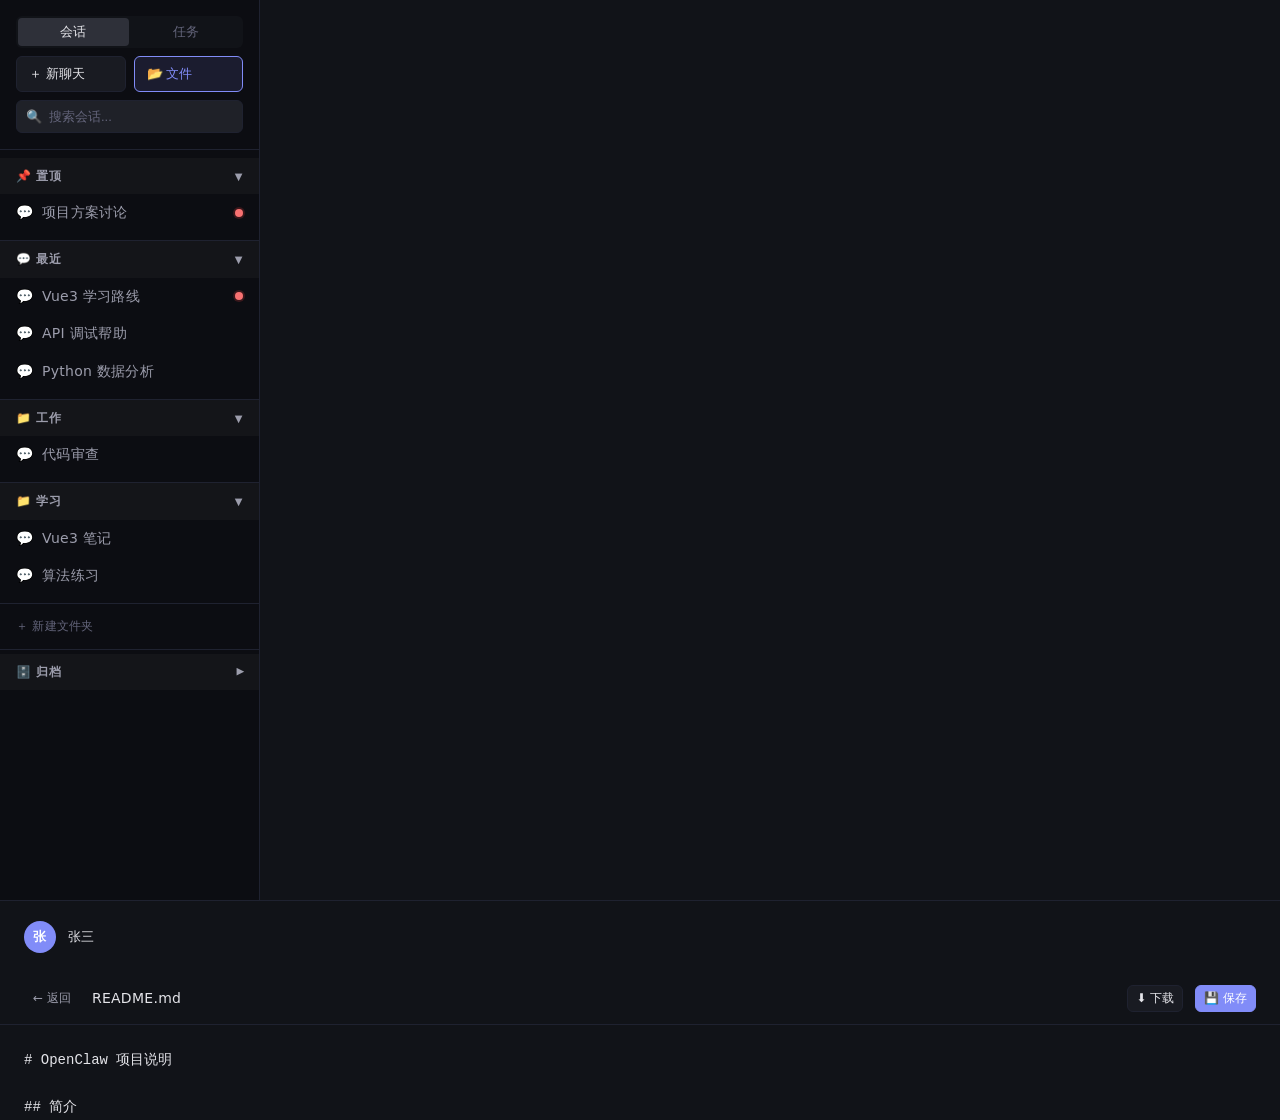
==== commit 2119b328: "feat: 添加新的API端点用于数据查询" ====
--- a/学习/新前端方案/prototype/file-edit.html
+++ b/学习/新前端方案/prototype/file-edit.html
@@ -124,14 +124,6 @@
             </div>
           </div>
         </div>
-        <div class="sidebar-section collapsed">
-          <div class="sidebar-section-header"><span>❌ 已取消</span><span class="chevron">▼</span></div>
-          <div class="sidebar-section-items">
-            <div class="sidebar-item" data-session="report" onclick="location.href='task-history.html'">
-              <span class="item-icon">⏰</span><span class="item-text">月度报告生成</span>
-              <div class="item-actions"><button class="item-action-btn" data-action="rename" title="重命名">✏️</button><button class="item-action-btn" data-action="delete" title="删除">🗑️</button></div>
-            </div>
-          </div>
         </div>
       </div>
     </div>
--- a/学习/新前端方案/prototype/css/style.css
+++ b/学习/新前端方案/prototype/css/style.css
@@ -724,7 +724,113 @@
 .topbar-actions {
   display: flex;
   align-items: center;
-  gap: var(--spacing-sm);
+  gap: var(--spacing-md);
+}
+
+/* Topbar model badge */
+.topbar-model {
+  display: inline-flex;
+  align-items: center;
+  gap: 5px;
+  padding: 3px 10px;
+  background: var(--bg-card);
+  border: 1px solid var(--border);
+  border-radius: var(--radius-full);
+  font-size: var(--font-size-xs);
+  color: var(--text-muted);
+  white-space: nowrap;
+}
+.topbar-model .model-dot {
+  width: 6px;
+  height: 6px;
+  border-radius: 50%;
+  background: var(--success);
+}
+
+/* Topbar token usage */
+.topbar-token {
+  display: inline-flex;
+  align-items: center;
+  gap: 5px;
+  padding: 3px 10px;
+  background: var(--bg-card);
+  border: 1px solid var(--border);
+  border-radius: var(--radius-full);
+  font-size: var(--font-size-xs);
+  color: var(--text-secondary);
+  cursor: pointer;
+  transition: all var(--transition-fast);
+  white-space: nowrap;
+  position: relative;
+}
+.topbar-token:hover {
+  border-color: var(--border-light);
+  color: var(--text-primary);
+}
+.topbar-token .token-icon {
+  font-size: 12px;
+  color: var(--text-muted);
+}
+
+/* Token detail popover */
+.token-popover {
+  position: absolute;
+  top: calc(100% + 8px);
+  right: 0;
+  background: var(--bg-card);
+  border: 1px solid var(--border);
+  border-radius: var(--radius-lg);
+  padding: var(--spacing-lg);
+  min-width: 240px;
+  box-shadow: var(--shadow-lg);
+  z-index: 8000;
+  animation: dropdownIn 0.15s ease;
+}
+.token-popover-title {
+  font-size: var(--font-size-sm);
+  font-weight: 600;
+  color: var(--text-primary);
+  margin-bottom: var(--spacing-md);
+}
+.token-row {
+  display: flex;
+  align-items: center;
+  justify-content: space-between;
+  padding: 5px 0;
+  font-size: var(--font-size-xs);
+}
+.token-row + .token-row {
+  border-top: 1px solid var(--border);
+}
+.token-label {
+  color: var(--text-secondary);
+  display: flex;
+  align-items: center;
+  gap: 6px;
+}
+.token-label .dot {
+  width: 8px;
+  height: 8px;
+  border-radius: 50%;
+  flex-shrink: 0;
+}
+.token-value {
+  font-family: var(--font-mono);
+  font-weight: 500;
+  color: var(--text-primary);
+}
+.token-bar-mini {
+  width: 100%;
+  height: 6px;
+  background: var(--bg-hover);
+  border-radius: 3px;
+  overflow: hidden;
+  margin-top: var(--spacing-md);
+  display: flex;
+}
+.token-bar-seg {
+  height: 100%;
+  transition: width var(--transition-normal);
 }
 
 /* Hamburger button: hidden by default, visible when sidebar is collapsed or on mobile */
@@ -1035,6 +1141,26 @@
 }
 .modal-message strong {
   color: var(--text-primary);
+}
+.modal-input {
+  width: 100%;
+  padding: var(--spacing-sm) var(--spacing-md);
+  background: var(--bg-input);
+  border: 1px solid var(--border);
+  border-radius: var(--radius-md);
+  color: var(--text-primary);
+  font-size: var(--font-size-base);
+  font-family: var(--font-sans);
+  outline: none;
+  margin-bottom: var(--spacing-lg);
+  transition: border-color var(--transition-fast);
+}
+.modal-input:focus {
+  border-color: var(--border-focus);
+  box-shadow: 0 0 0 3px var(--accent-light);
+}
+.modal-input::placeholder {
+  color: var(--text-muted);
 }
 
 @keyframes fadeIn {
@@ -1346,6 +1472,97 @@
   font-size: var(--font-size-sm);
 }
 
+/* Auth extras: forgot password + remember me */
+.auth-extras {
+  display: flex;
+  align-items: center;
+  justify-content: space-between;
+  margin-bottom: var(--spacing-lg);
+  font-size: var(--font-size-sm);
+}
+.remember-me {
+  display: flex;
+  align-items: center;
+  gap: var(--spacing-sm);
+  color: var(--text-secondary);
+  cursor: pointer;
+  user-select: none;
+}
+.remember-me .mini-toggle {
+  width: 32px;
+  height: 18px;
+  border-radius: 9px;
+  background: var(--border-light);
+  position: relative;
+  transition: background var(--transition-fast);
+  flex-shrink: 0;
+}
+.remember-me .mini-toggle::after {
+  content: '';
+  width: 14px;
+  height: 14px;
+  border-radius: 50%;
+  background: white;
+  position: absolute;
+  top: 2px;
+  left: 2px;
+  transition: transform var(--transition-fast);
+}
+.remember-me .mini-toggle.on {
+  background: var(--accent);
+}
+.remember-me .mini-toggle.on::after {
+  transform: translateX(14px);
+}
+.forgot-link {
+  color: var(--text-muted);
+  font-size: var(--font-size-sm);
+  cursor: pointer;
+  transition: color var(--transition-fast);
+}
+.forgot-link:hover {
+  color: var(--accent);
+  text-decoration: underline;
+}
+
+/* Password strength indicator */
+.password-strength {
+  margin-top: var(--spacing-sm);
+  margin-bottom: calc(-1 * var(--spacing-sm));
+}
+.strength-bar {
+  height: 4px;
+  background: var(--bg-hover);
+  border-radius: 2px;
+  overflow: hidden;
+  margin-bottom: 4px;
+}
+.strength-fill {
+  height: 100%;
+  border-radius: 2px;
+  transition: width var(--transition-normal), background var(--transition-normal);
+  width: 0;
+}
+.strength-fill.weak {
+  width: 33%;
+  background: var(--error);
+}
+.strength-fill.medium {
+  width: 66%;
+  background: var(--warning);
+}
+.strength-fill.strong {
+  width: 100%;
+  background: var(--success);
+}
+.strength-text {
+  font-size: 11px;
+  transition: color var(--transition-fast);
+}
+.strength-text.weak { color: var(--error); }
+.strength-text.medium { color: var(--warning); }
+.strength-text.strong { color: var(--success); }
+
 /* ========== 6. Chat Page ========== */
 
 /* -- Messages area -- */
@@ -1404,8 +1621,8 @@
   border-bottom-left-radius: var(--radius-sm);
 }
 
-/* Copy button on hover */
-.message-copy-btn {
+/* Message actions button (hover to reveal) */
+.message-actions-btn {
   position: absolute;
   top: var(--spacing-sm);
   right: var(--spacing-sm);
@@ -1413,19 +1630,40 @@
   border: 1px solid var(--border);
   border-radius: var(--radius-sm);
   color: var(--text-muted);
-  padding: 4px 8px;
-  font-size: 11px;
+  padding: 2px 8px;
+  font-size: 16px;
+  line-height: 1.2;
   cursor: pointer;
   opacity: 0;
   transition: opacity var(--transition-fast);
   z-index: 2;
 }
-.message:hover .message-copy-btn {
+.message:hover .message-actions-btn {
   opacity: 1;
 }
-.message-copy-btn:hover {
+.message-actions-btn:hover {
   color: var(--text-primary);
   background: var(--bg-hover);
+}
+.message-user .message-actions-btn {
+  background: rgba(255,255,255,0.15);
+  border-color: rgba(255,255,255,0.2);
+  color: rgba(255,255,255,0.7);
+}
+.message-user .message-actions-btn:hover {
+  background: rgba(255,255,255,0.25);
+  color: white;
+}
+
+/* Message timestamp */
+.message-time {
+  font-size: 11px;
+  color: var(--text-muted);
+  margin-top: 6px;
+}
+.message-user .message-time {
+  color: rgba(255,255,255,0.5);
+  text-align: right;
 }
 
 /* Tool aggregate card */
@@ -2243,6 +2481,90 @@
   text-align: center;
 }
 
+/* Task summary bar */
+.task-summary-bar {
+  display: flex;
+  align-items: center;
+  justify-content: space-between;
+  gap: var(--spacing-md);
+  padding: var(--spacing-md) var(--spacing-lg);
+  background: var(--bg-card);
+  border: 1px solid var(--border);
+  border-radius: var(--radius-lg);
+  flex-wrap: wrap;
+}
+.task-summary-info {
+  display: flex;
+  align-items: center;
+  gap: var(--spacing-sm);
+  font-size: var(--font-size-sm);
+  color: var(--text-secondary);
+  min-width: 0;
+  flex: 1;
+}
+.task-summary-schedule {
+  font-weight: 500;
+  color: var(--text-primary);
+  white-space: nowrap;
+}
+.task-summary-sep {
+  color: var(--border-light);
+}
+.task-summary-content {
+  color: var(--text-muted);
+  overflow: hidden;
+  text-overflow: ellipsis;
+  white-space: nowrap;
+}
+
+/* Task filter bar */
+.task-filter-bar {
+  display: flex;
+  gap: var(--spacing-xs);
+}
+.task-filter-btn {
+  padding: var(--spacing-xs) var(--spacing-md);
+  border-radius: var(--radius-full);
+  border: 1px solid var(--border);
+  background: transparent;
+  color: var(--text-secondary);
+  font-size: var(--font-size-xs);
+  font-family: var(--font-sans);
+  cursor: pointer;
+  transition: all var(--transition-fast);
+}
+.task-filter-btn:hover {
+  background: var(--bg-hover);
+  color: var(--text-primary);
+}
+.task-filter-btn.active {
+  background: var(--accent);
+  color: white;
+  border-color: var(--accent);
+}
+
+/* Cron next run */
+.cron-next-run {
+  font-size: var(--font-size-xs);
+  color: var(--text-muted);
+  margin-top: 2px;
+}
+
+/* Load more link */
+.load-more-link {
+  text-align: center;
+  padding: var(--spacing-md) 0;
+}
+.load-more-link a {
+  font-size: var(--font-size-sm);
+  color: var(--text-muted);
+  text-decoration: none;
+  transition: color var(--transition-fast);
+}
+.load-more-link a:hover {
+  color: var(--accent);
+}
+
 /* ========== 8. Files Page ========== */
 
 .files-toolbar {
@@ -2361,6 +2683,55 @@
   font-size: var(--font-size-sm);
   padding: 2px 8px;
   outline: none;
+}
+
+/* Folder arrow indicator */
+.folder-arrow {
+  color: var(--text-muted);
+  font-size: 12px;
+  flex-shrink: 0;
+  margin-left: var(--spacing-sm);
+  transition: color var(--transition-fast);
+}
+.file-row:hover .folder-arrow {
+  color: var(--accent);
+}
+
+/* File checkbox */
+.file-checkbox {
+  width: 16px;
+  height: 16px;
+  accent-color: var(--accent);
+  cursor: pointer;
+  flex-shrink: 0;
+}
+.file-table th.col-check,
+.file-table td.col-check {
+  width: 40px;
+  text-align: center;
+}
+
+/* Batch action bar */
+.batch-action-bar {
+  display: none;
+  align-items: center;
+  gap: var(--spacing-md);
+  padding: var(--spacing-sm) var(--spacing-xl);
+  background: var(--accent-light);
+  border-bottom: 1px solid var(--border);
+  font-size: var(--font-size-sm);
+  color: var(--text-primary);
+}
+.batch-action-bar.visible {
+  display: flex;
+}
+.batch-count {
+  font-weight: 500;
+  color: var(--accent);
+}
+.batch-action-bar .btn {
+  padding: var(--spacing-xs) var(--spacing-md);
+  font-size: var(--font-size-xs);
 }
 
 /* Drag upload overlay */
@@ -2670,6 +3041,7 @@
   border: 1px solid var(--border);
   border-radius: var(--radius-lg);
   margin-bottom: var(--spacing-sm);
+  flex-wrap: wrap;
   transition: border-color var(--transition-fast);
 }
 .skill-item:hover {
@@ -2702,6 +3074,95 @@
   color: var(--warning);
 }
 
+/* Skill config expand area */
+.skill-name-clickable {
+  cursor: pointer;
+  transition: color var(--transition-fast);
+}
+.skill-name-clickable:hover {
+  color: var(--accent);
+}
+.skill-config {
+  flex-basis: 100%;
+  max-height: 0;
+  overflow: hidden;
+  transition: max-height 0.3s ease, padding 0.3s ease, margin 0.3s ease;
+  padding: 0;
+  margin: 0;
+  border-top: 0 solid var(--border);
+}
+.skill-item.config-open .skill-config {
+  max-height: 200px;
+  padding: var(--spacing-md) 0;
+  margin-top: var(--spacing-sm);
+  border-top-width: 1px;
+}
+.skill-config-field {
+  display: flex;
+  align-items: center;
+  gap: var(--spacing-sm);
+  font-size: var(--font-size-xs);
+}
+.skill-config-field label {
+  color: var(--text-secondary);
+  white-space: nowrap;
+  min-width: 80px;
+}
+.skill-config-field input {
+  flex: 1;
+  padding: var(--spacing-xs) var(--spacing-sm);
+  background: var(--bg-input);
+  border: 1px solid var(--border);
+  border-radius: var(--radius-sm);
+  color: var(--text-primary);
+  font-size: var(--font-size-xs);
+  font-family: var(--font-mono);
+  outline: none;
+}
+.skill-config-field input:focus {
+  border-color: var(--accent);
+}
+.skill-config-none {
+  font-size: var(--font-size-xs);
+  color: var(--text-muted);
+  font-style: italic;
+}
+
+/* Agent file preview mode */
+.agent-file-preview {
+  flex: 1;
+  overflow-y: auto;
+  padding: var(--spacing-xl);
+  display: none;
+  background: var(--bg-input);
+}
+.agent-file-preview.visible {
+  display: block;
+}
+.agent-file-preview.visible + .agent-file-textarea,
+.agent-file-textarea.preview-hidden {
+  display: none;
+}
+.preview-toggle {
+  padding: var(--spacing-xs) var(--spacing-md);
+  font-size: var(--font-size-xs);
+  background: var(--bg-input);
+  border: 1px solid var(--border);
+  border-radius: var(--radius-md);
+  color: var(--text-secondary);
+  cursor: pointer;
+  transition: all var(--transition-fast);
+}
+.preview-toggle:hover {
+  background: var(--bg-hover);
+  color: var(--text-primary);
+}
+.preview-toggle.active {
+  background: var(--accent-light);
+  border-color: var(--accent);
+  color: var(--accent);
+}
+
 /* File editor page */
 .file-editor-topbar {
   display: flex;
@@ -2860,6 +3321,53 @@
   border: none;
   border-top: 1px solid var(--border);
   margin: 1em 0;
+}
+
+/* -- Page loading bar (NProgress style) -- */
+.page-loading-bar {
+  position: fixed;
+  top: 0;
+  left: 0;
+  height: 2px;
+  background: linear-gradient(90deg, var(--accent), var(--success));
+  z-index: 99999;
+  pointer-events: none;
+  transition: width 0.4s ease, opacity 0.3s ease;
+  box-shadow: 0 0 8px rgba(129, 140, 248, 0.5);
+  width: 0;
+  opacity: 1;
+}
+
+/* -- Sidebar empty state -- */
+.sidebar-empty-state {
+  padding: var(--spacing-2xl) var(--spacing-lg);
+  text-align: center;
+  color: var(--text-muted);
+  font-size: var(--font-size-sm);
+  display: none;
+}
+.sidebar-empty-state.visible {
+  display: block;
+}
+.sidebar-empty-state .empty-icon {
+  font-size: 36px;
+  margin-bottom: var(--spacing-md);
+  opacity: 0.5;
+}
+.sidebar-empty-state .empty-text {
+  margin-bottom: var(--spacing-md);
+  line-height: 1.6;
+}
+.sidebar-empty-state .empty-action {
+  display: inline-block;
+  color: var(--accent);
+  cursor: pointer;
+  font-weight: 500;
+  transition: color var(--transition-fast);
+}
+.sidebar-empty-state .empty-action:hover {
+  color: var(--accent-hover);
+  text-decoration: underline;
 }
 
 /* ========== 11. Animations ========== */
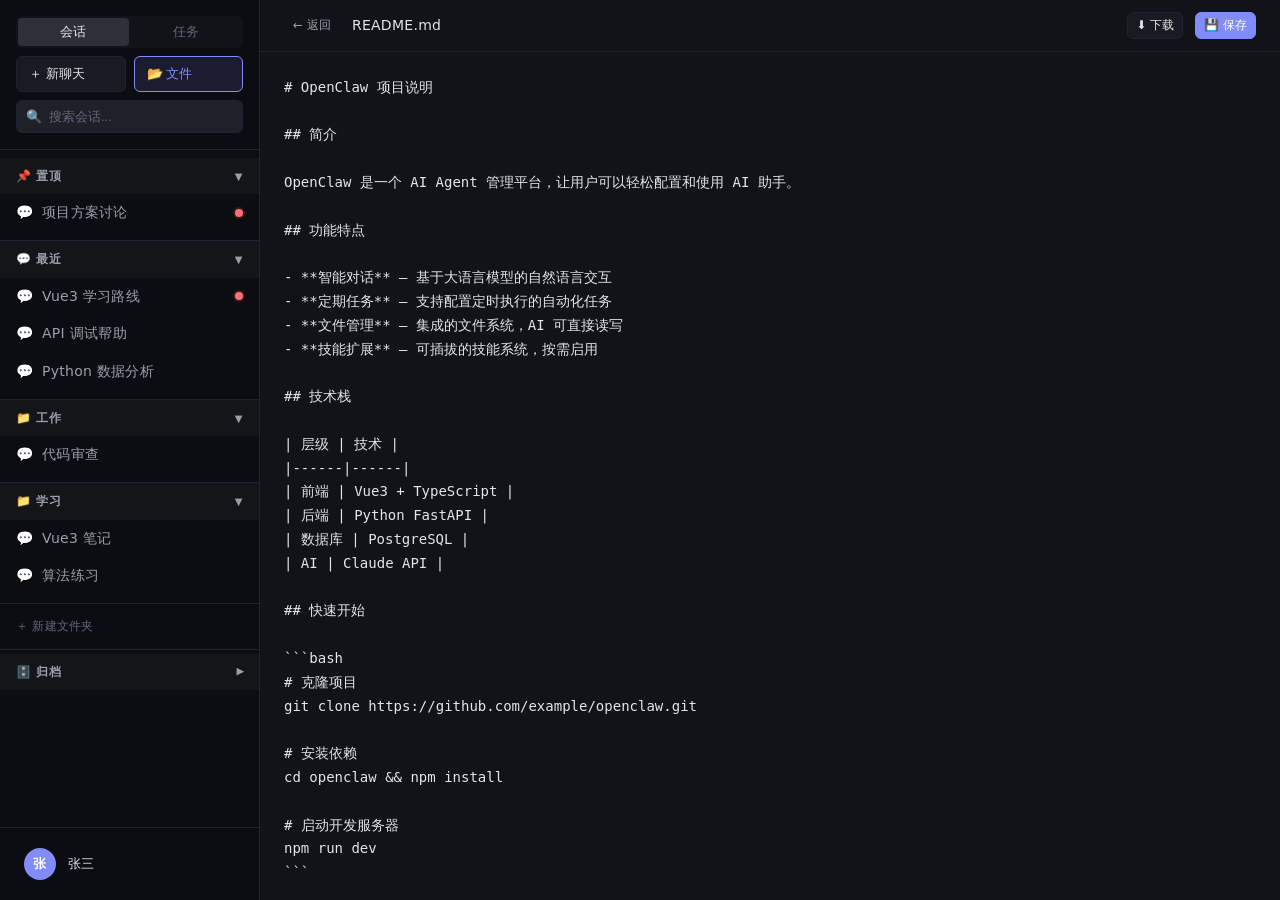
==== commit 909b1a90: "feat: 实现基本的聊天视图 Webview。" ====
--- a/学习/新前端方案/prototype/file-edit.html
+++ b/学习/新前端方案/prototype/file-edit.html
@@ -1,153 +1,179 @@
 <!DOCTYPE html>
 <html lang="zh-CN">
+
 <head>
   <meta charset="UTF-8">
   <meta name="viewport" content="width=device-width, initial-scale=1.0">
   <title>OpenClaw - 文件编辑</title>
   <link rel="stylesheet" href="css/style.css">
 </head>
+
 <body>
 
-<div class="app-layout">
-  <!-- Sidebar -->
-  <aside class="sidebar" id="sidebar">
-    <div class="sidebar-toggle" onclick="toggleSidebar()" title="折叠侧边栏">◀</div>
-    <div class="sidebar-header">
-      <div class="sidebar-tabs">
-        <button class="sidebar-tab active" data-tab="chats" onclick="switchSidebarTab('chats')">会话</button>
-        <button class="sidebar-tab" data-tab="tasks" onclick="switchSidebarTab('tasks')">任务</button>
-      </div>
-      <div class="sidebar-actions">
-        <div class="action-row" id="chatActions">
-          <button class="sidebar-btn" onclick="location.href='chat.html'">＋ 新聊天</button>
-          <button class="sidebar-btn active" onclick="location.href='files.html'">📂 文件</button>
-        </div>
-        <div class="action-row" id="taskActions" style="display:none">
-          <button class="sidebar-btn" onclick="location.href='task-config.html'">＋ 新任务</button>
-        </div>
-      </div>
-      <div class="sidebar-search">
-        <span class="search-icon">🔍</span>
-        <input type="text" placeholder="搜索会话...">
-      </div>
-    </div>
-    <div class="sidebar-content">
-      <div class="sidebar-tab-pane active" id="sidebar-chats">
-        <div class="sidebar-section" id="section-pinned">
-          <div class="sidebar-section-header"><span>📌 置顶</span><span class="chevron">▼</span></div>
-          <div class="sidebar-section-items">
-            <div class="sidebar-item" data-session="project" data-pinned="true" onclick="location.href='chat.html'">
-              <span class="item-icon">💬</span><span class="item-text">项目方案讨论</span>
-              <span class="item-badge indicator-dot indicator-dot-accent"></span>
-              <div class="item-actions"><button class="item-action-btn" data-action="rename" title="重命名">✏️</button><button class="item-action-btn" data-action="delete" title="删除">🗑️</button></div>
-            </div>
-          </div>
-        </div>
-        <div class="sidebar-section" id="section-recent">
-          <div class="sidebar-section-header"><span>💬 最近</span><span class="chevron">▼</span></div>
-          <div class="sidebar-section-items">
-            <div class="sidebar-item" data-session="vue3" onclick="location.href='chat.html'">
-              <span class="item-icon">💬</span><span class="item-text">Vue3 学习路线</span>
-              <span class="item-badge indicator-dot indicator-dot-accent"></span>
-              <div class="item-actions"><button class="item-action-btn" data-action="rename" title="重命名">✏️</button><button class="item-action-btn" data-action="delete" title="删除">🗑️</button></div>
-            </div>
-            <div class="sidebar-item" data-session="debug" onclick="location.href='chat.html'">
-              <span class="item-icon">💬</span><span class="item-text">API 调试帮助</span>
-              <div class="item-actions"><button class="item-action-btn" data-action="rename" title="重命名">✏️</button><button class="item-action-btn" data-action="delete" title="删除">🗑️</button></div>
-            </div>
-            <div class="sidebar-item" data-session="python" onclick="location.href='chat.html'">
-              <span class="item-icon">💬</span><span class="item-text">Python 数据分析</span>
-              <div class="item-actions"><button class="item-action-btn" data-action="rename" title="重命名">✏️</button><button class="item-action-btn" data-action="delete" title="删除">🗑️</button></div>
-            </div>
-          </div>
-        </div>
-        <div class="sidebar-section" id="section-work">
-          <div class="sidebar-section-header"><span>📁 工作</span><span class="chevron">▼</span></div>
-          <div class="sidebar-section-items">
-            <div class="sidebar-item" data-session="review" data-folder="work" onclick="location.href='chat.html'">
-              <span class="item-icon">💬</span><span class="item-text">代码审查</span>
-              <div class="item-actions"><button class="item-action-btn" data-action="rename" title="重命名">✏️</button><button class="item-action-btn" data-action="delete" title="删除">🗑️</button></div>
-            </div>
-          </div>
-        </div>
-        <div class="sidebar-section" id="section-learn">
-          <div class="sidebar-section-header"><span>📁 学习</span><span class="chevron">▼</span></div>
-          <div class="sidebar-section-items">
-            <div class="sidebar-item" data-session="vue-note" data-folder="learn" onclick="location.href='chat.html'">
-              <span class="item-icon">💬</span><span class="item-text">Vue3 笔记</span>
-              <div class="item-actions"><button class="item-action-btn" data-action="rename" title="重命名">✏️</button><button class="item-action-btn" data-action="delete" title="删除">🗑️</button></div>
-            </div>
-            <div class="sidebar-item" data-session="algo" data-folder="learn" onclick="location.href='chat.html'">
-              <span class="item-icon">💬</span><span class="item-text">算法练习</span>
-              <div class="item-actions"><button class="item-action-btn" data-action="rename" title="重命名">✏️</button><button class="item-action-btn" data-action="delete" title="删除">🗑️</button></div>
-            </div>
-          </div>
-        </div>
-        <div class="add-folder-btn" onclick="createSidebarFolder()">＋ 新建文件夹</div>
-        <div class="sidebar-section collapsed" id="section-archive">
-          <div class="sidebar-section-header"><span>🗄️ 归档</span><span class="chevron">▼</span></div>
-          <div class="sidebar-section-items">
-            <div class="sidebar-item" data-session="old" data-archived="true" onclick="location.href='chat.html'">
-              <span class="item-icon">💬</span><span class="item-text">旧项目讨论</span>
-              <div class="item-actions"><button class="item-action-btn" data-action="rename" title="重命名">✏️</button><button class="item-action-btn" data-action="delete" title="删除">🗑️</button></div>
-            </div>
-          </div>
-        </div>
-      </div>
-      <div class="sidebar-tab-pane" id="sidebar-tasks">
-        <div class="sidebar-section">
-          <div class="sidebar-section-header"><span>🔔 有更新</span><span class="chevron">▼</span></div>
-          <div class="sidebar-section-items">
-            <div class="sidebar-item" data-session="daily" onclick="location.href='task-history.html'">
-              <span class="item-icon">⏰</span><span class="item-text">每日新闻摘要</span>
-              <span class="item-badge indicator-dot indicator-dot-accent"></span>
-              <div class="item-actions"><button class="item-action-btn" data-action="rename" title="重命名">✏️</button><button class="item-action-btn" data-action="delete" title="删除">🗑️</button></div>
-            </div>
-          </div>
-        </div>
-        <div class="sidebar-section">
-          <div class="sidebar-section-header"><span>🟢 运行中</span><span class="chevron">▼</span></div>
-          <div class="sidebar-section-items">
-            <div class="sidebar-item" data-session="weekly" onclick="location.href='task-history.html'">
-              <span class="item-icon">⏰</span><span class="item-text">周报整理</span>
-              <span class="item-badge indicator-dot indicator-dot-pulse"></span>
-              <div class="item-actions"><button class="item-action-btn" data-action="rename" title="重命名">✏️</button><button class="item-action-btn" data-action="delete" title="删除">🗑️</button></div>
-            </div>
-          </div>
-        </div>
-        <div class="sidebar-section">
-          <div class="sidebar-section-header"><span>⏸ 已暂停</span><span class="chevron">▼</span></div>
-          <div class="sidebar-section-items">
-            <div class="sidebar-item" data-session="backup" onclick="location.href='task-history.html'">
-              <span class="item-icon">⏰</span><span class="item-text">数据库备份</span>
-              <div class="item-actions"><button class="item-action-btn" data-action="rename" title="重命名">✏️</button><button class="item-action-btn" data-action="delete" title="删除">🗑️</button></div>
-            </div>
-          </div>
-        </div>
-        </div>
-      </div>
-    </div>
-    <div class="sidebar-footer">
-      <div class="user-area" onclick="showDropdown(this, [{icon:'⚙️',label:'设置',action:function(){location.href='settings.html'}},{divider:true},{icon:'🚪',label:'退出登录',danger:true,action:function(){location.href='login.html'}}])">
-        <div class="user-avatar">张</div>
-        <div class="user-info"><div class="user-name">张三</div></div>
-      </div>
-    </div>
-  </aside>
-
-  <div class="sidebar-overlay" onclick="closeMobileSidebar()"></div>
-
-  <!-- Main content -->
-  <main class="main-content">
-    <div class="file-editor-topbar">
-      <button class="btn btn-ghost btn-sm" onclick="location.href='files.html'">← 返回</button>
-      <span class="file-name-display" id="fileName">README.md</span>
-      <button class="btn btn-secondary btn-sm" onclick="downloadFile()">⬇️ 下载</button>
-      <button class="btn btn-primary btn-sm" id="saveBtn" onclick="saveFile()">💾 保存</button>
-    </div>
-
-    <div class="file-editor-area">
-      <textarea class="file-editor-textarea" id="editorTextarea" spellcheck="false">
+  <div class="app-layout">
+    <!-- Sidebar -->
+    <aside class="sidebar" id="sidebar">
+      <div class="sidebar-toggle" onclick="toggleSidebar()" title="折叠侧边栏">◀</div>
+      <div class="sidebar-header">
+        <div class="sidebar-tabs">
+          <button class="sidebar-tab active" data-tab="chats" onclick="switchSidebarTab('chats')">会话</button>
+          <button class="sidebar-tab" data-tab="tasks" onclick="switchSidebarTab('tasks')">任务</button>
+        </div>
+        <div class="sidebar-actions">
+          <div class="action-row" id="chatActions">
+            <button class="sidebar-btn" onclick="location.href='chat.html'">＋ 新聊天</button>
+            <button class="sidebar-btn active" onclick="location.href='files.html'">📂 文件</button>
+          </div>
+          <div class="action-row" id="taskActions" style="display:none">
+            <button class="sidebar-btn" onclick="location.href='task-config.html'">＋ 新任务</button>
+          </div>
+        </div>
+        <div class="sidebar-search">
+          <span class="search-icon">🔍</span>
+          <input type="text" placeholder="搜索会话...">
+        </div>
+      </div>
+      <div class="sidebar-content">
+        <div class="sidebar-tab-pane active" id="sidebar-chats">
+          <div class="sidebar-section" id="section-pinned">
+            <div class="sidebar-section-header"><span>📌 置顶</span><span class="chevron">▼</span></div>
+            <div class="sidebar-section-items">
+              <div class="sidebar-item" data-session="project" data-pinned="true" onclick="location.href='chat.html'">
+                <span class="item-icon">💬</span><span class="item-text">项目方案讨论</span>
+                <span class="item-badge indicator-dot indicator-dot-accent"></span>
+                <div class="item-actions"><button class="item-action-btn" data-action="rename"
+                    title="重命名">✏️</button><button class="item-action-btn" data-action="delete" title="删除">🗑️</button>
+                </div>
+              </div>
+            </div>
+          </div>
+          <div class="sidebar-section" id="section-recent">
+            <div class="sidebar-section-header"><span>💬 最近</span><span class="chevron">▼</span></div>
+            <div class="sidebar-section-items">
+              <div class="sidebar-item" data-session="vue3" onclick="location.href='chat.html'">
+                <span class="item-icon">💬</span><span class="item-text">Vue3 学习路线</span>
+                <span class="item-badge indicator-dot indicator-dot-accent"></span>
+                <div class="item-actions"><button class="item-action-btn" data-action="rename"
+                    title="重命名">✏️</button><button class="item-action-btn" data-action="delete" title="删除">🗑️</button>
+                </div>
+              </div>
+              <div class="sidebar-item" data-session="debug" onclick="location.href='chat.html'">
+                <span class="item-icon">💬</span><span class="item-text">API 调试帮助</span>
+                <div class="item-actions"><button class="item-action-btn" data-action="rename"
+                    title="重命名">✏️</button><button class="item-action-btn" data-action="delete" title="删除">🗑️</button>
+                </div>
+              </div>
+              <div class="sidebar-item" data-session="python" onclick="location.href='chat.html'">
+                <span class="item-icon">💬</span><span class="item-text">Python 数据分析</span>
+                <div class="item-actions"><button class="item-action-btn" data-action="rename"
+                    title="重命名">✏️</button><button class="item-action-btn" data-action="delete" title="删除">🗑️</button>
+                </div>
+              </div>
+            </div>
+          </div>
+          <div class="sidebar-section" id="section-work">
+            <div class="sidebar-section-header"><span>📁 工作</span><span class="chevron">▼</span></div>
+            <div class="sidebar-section-items">
+              <div class="sidebar-item" data-session="review" data-folder="work" onclick="location.href='chat.html'">
+                <span class="item-icon">💬</span><span class="item-text">代码审查</span>
+                <div class="item-actions"><button class="item-action-btn" data-action="rename"
+                    title="重命名">✏️</button><button class="item-action-btn" data-action="delete" title="删除">🗑️</button>
+                </div>
+              </div>
+            </div>
+          </div>
+          <div class="sidebar-section" id="section-learn">
+            <div class="sidebar-section-header"><span>📁 学习</span><span class="chevron">▼</span></div>
+            <div class="sidebar-section-items">
+              <div class="sidebar-item" data-session="vue-note" data-folder="learn" onclick="location.href='chat.html'">
+                <span class="item-icon">💬</span><span class="item-text">Vue3 笔记</span>
+                <div class="item-actions"><button class="item-action-btn" data-action="rename"
+                    title="重命名">✏️</button><button class="item-action-btn" data-action="delete" title="删除">🗑️</button>
+                </div>
+              </div>
+              <div class="sidebar-item" data-session="algo" data-folder="learn" onclick="location.href='chat.html'">
+                <span class="item-icon">💬</span><span class="item-text">算法练习</span>
+                <div class="item-actions"><button class="item-action-btn" data-action="rename"
+                    title="重命名">✏️</button><button class="item-action-btn" data-action="delete" title="删除">🗑️</button>
+                </div>
+              </div>
+            </div>
+          </div>
+          <div class="add-folder-btn" onclick="createSidebarFolder()">＋ 新建文件夹</div>
+          <div class="sidebar-section collapsed" id="section-archive">
+            <div class="sidebar-section-header"><span>🗄️ 归档</span><span class="chevron">▼</span></div>
+            <div class="sidebar-section-items">
+              <div class="sidebar-item" data-session="old" data-archived="true" onclick="location.href='chat.html'">
+                <span class="item-icon">💬</span><span class="item-text">旧项目讨论</span>
+                <div class="item-actions"><button class="item-action-btn" data-action="rename"
+                    title="重命名">✏️</button><button class="item-action-btn" data-action="delete" title="删除">🗑️</button>
+                </div>
+              </div>
+            </div>
+          </div>
+        </div>
+        <div class="sidebar-tab-pane" id="sidebar-tasks">
+          <div class="sidebar-section">
+            <div class="sidebar-section-header"><span>🔔 有更新</span><span class="chevron">▼</span></div>
+            <div class="sidebar-section-items">
+              <div class="sidebar-item" data-session="daily" onclick="location.href='task-history.html'">
+                <span class="item-icon">⏰</span><span class="item-text">每日新闻摘要</span>
+                <span class="item-badge indicator-dot indicator-dot-accent"></span>
+                <div class="item-actions"><button class="item-action-btn" data-action="rename"
+                    title="重命名">✏️</button><button class="item-action-btn" data-action="delete" title="删除">🗑️</button>
+                </div>
+              </div>
+            </div>
+          </div>
+          <div class="sidebar-section">
+            <div class="sidebar-section-header"><span>🟢 运行中</span><span class="chevron">▼</span></div>
+            <div class="sidebar-section-items">
+              <div class="sidebar-item" data-session="weekly" onclick="location.href='task-history.html'">
+                <span class="item-icon">⏰</span><span class="item-text">周报整理</span>
+                <span class="item-badge indicator-dot indicator-dot-pulse"></span>
+                <div class="item-actions"><button class="item-action-btn" data-action="rename"
+                    title="重命名">✏️</button><button class="item-action-btn" data-action="delete" title="删除">🗑️</button>
+                </div>
+              </div>
+            </div>
+          </div>
+          <div class="sidebar-section">
+            <div class="sidebar-section-header"><span>⏸ 已暂停</span><span class="chevron">▼</span></div>
+            <div class="sidebar-section-items">
+              <div class="sidebar-item" data-session="backup" onclick="location.href='task-history.html'">
+                <span class="item-icon">⏰</span><span class="item-text">数据库备份</span>
+                <div class="item-actions"><button class="item-action-btn" data-action="rename"
+                    title="重命名">✏️</button><button class="item-action-btn" data-action="delete" title="删除">🗑️</button>
+                </div>
+              </div>
+            </div>
+          </div>
+        </div>
+      </div>
+      <div class="sidebar-footer">
+        <div class="user-area"
+          onclick="showDropdown(this, [{icon:'⚙️',label:'设置',action:function(){location.href='settings.html'}},{divider:true},{icon:'🚪',label:'退出登录',danger:true,action:function(){location.href='login.html'}}])">
+          <div class="user-avatar">张</div>
+          <div class="user-info">
+            <div class="user-name">张三</div>
+          </div>
+        </div>
+      </div>
+    </aside>
+
+    <div class="sidebar-overlay" onclick="closeMobileSidebar()"></div>
+
+    <!-- Main content -->
+    <main class="main-content">
+      <div class="file-editor-topbar">
+        <button class="btn btn-ghost btn-sm" onclick="location.href='files.html'">← 返回</button>
+        <span class="file-name-display" id="fileName">README.md</span>
+        <button class="btn btn-secondary btn-sm" onclick="downloadFile()">⬇️ 下载</button>
+        <button class="btn btn-primary btn-sm" id="saveBtn" onclick="saveFile()">💾 保存</button>
+      </div>
+
+      <div class="file-editor-area">
+        <textarea class="file-editor-textarea" id="editorTextarea" spellcheck="false">
 # OpenClaw 项目说明
 
 ## 简介
@@ -195,56 +221,57 @@
 
 MIT License
 </textarea>
-    </div>
-  </main>
-</div>
-
-<script src="js/interactions.js"></script>
-<script>
-  var textarea = document.getElementById('editorTextarea');
-  var originalContent = textarea.value;
-
-  // Get file name from URL params
-  var params = new URLSearchParams(window.location.search);
-  var fileName = params.get('file') || 'README.md';
-  document.getElementById('fileName').textContent = fileName;
-  document.title = 'OpenClaw - ' + fileName;
-
-  function saveFile() {
-    var btn = document.getElementById('saveBtn');
-    btn.classList.add('loading');
-    btn.disabled = true;
-
-    setTimeout(function() {
-      btn.classList.remove('loading');
-      btn.disabled = false;
-      originalContent = textarea.value;
-      showToast('已保存 ' + fileName, 'success');
-    }, 500);
-  }
-
-  function downloadFile() {
-    var content = textarea.value;
-    var blob = new Blob([content], { type: 'text/plain;charset=utf-8' });
-    var url = URL.createObjectURL(blob);
-    var a = document.createElement('a');
-    a.href = url;
-    a.download = fileName;
-    document.body.appendChild(a);
-    a.click();
-    document.body.removeChild(a);
-    URL.revokeObjectURL(url);
-    showToast('下载已开始', 'info');
-  }
-
-  // Ctrl+S to save
-  document.addEventListener('keydown', function(e) {
-    if ((e.ctrlKey || e.metaKey) && e.key === 's') {
-      e.preventDefault();
-      saveFile();
+      </div>
+    </main>
+  </div>
+
+  <script src="js/interactions.js"></script>
+  <script>
+    var textarea = document.getElementById('editorTextarea');
+    var originalContent = textarea.value;
+
+    // Get file name from URL params
+    var params = new URLSearchParams(window.location.search);
+    var fileName = params.get('file') || 'README.md';
+    document.getElementById('fileName').textContent = fileName;
+    document.title = 'OpenClaw - ' + fileName;
+
+    function saveFile() {
+      var btn = document.getElementById('saveBtn');
+      btn.classList.add('loading');
+      btn.disabled = true;
+
+      setTimeout(function () {
+        btn.classList.remove('loading');
+        btn.disabled = false;
+        originalContent = textarea.value;
+        showToast('已保存 ' + fileName, 'success');
+      }, 500);
     }
-  });
-</script>
+
+    function downloadFile() {
+      var content = textarea.value;
+      var blob = new Blob([content], { type: 'text/plain;charset=utf-8' });
+      var url = URL.createObjectURL(blob);
+      var a = document.createElement('a');
+      a.href = url;
+      a.download = fileName;
+      document.body.appendChild(a);
+      a.click();
+      document.body.removeChild(a);
+      URL.revokeObjectURL(url);
+      showToast('下载已开始', 'info');
+    }
+
+    // Ctrl+S to save
+    document.addEventListener('keydown', function (e) {
+      if ((e.ctrlKey || e.metaKey) && e.key === 's') {
+        e.preventDefault();
+        saveFile();
+      }
+    });
+  </script>
 
 </body>
+
 </html>
--- a/学习/新前端方案/prototype/css/style.css
+++ b/学习/新前端方案/prototype/css/style.css
@@ -2951,6 +2951,28 @@
   outline: none;
   line-height: 1.8;
 }
+.char-count-bar {
+  display: flex;
+  justify-content: space-between;
+  align-items: center;
+  padding: var(--spacing-xs) var(--spacing-xl);
+  font-size: 12px;
+  color: var(--text-muted);
+  background: var(--bg-card);
+  border-top: 1px solid var(--border);
+}
+.char-count-bar.over-limit .char-count-text {
+  color: var(--color-error);
+  font-weight: 600;
+}
+.char-count-warn {
+  display: none;
+  color: var(--color-error);
+  font-size: 11px;
+}
+.char-count-bar.over-limit .char-count-warn {
+  display: inline;
+}
 .agent-file-actions {
   display: flex;
   justify-content: flex-end;
